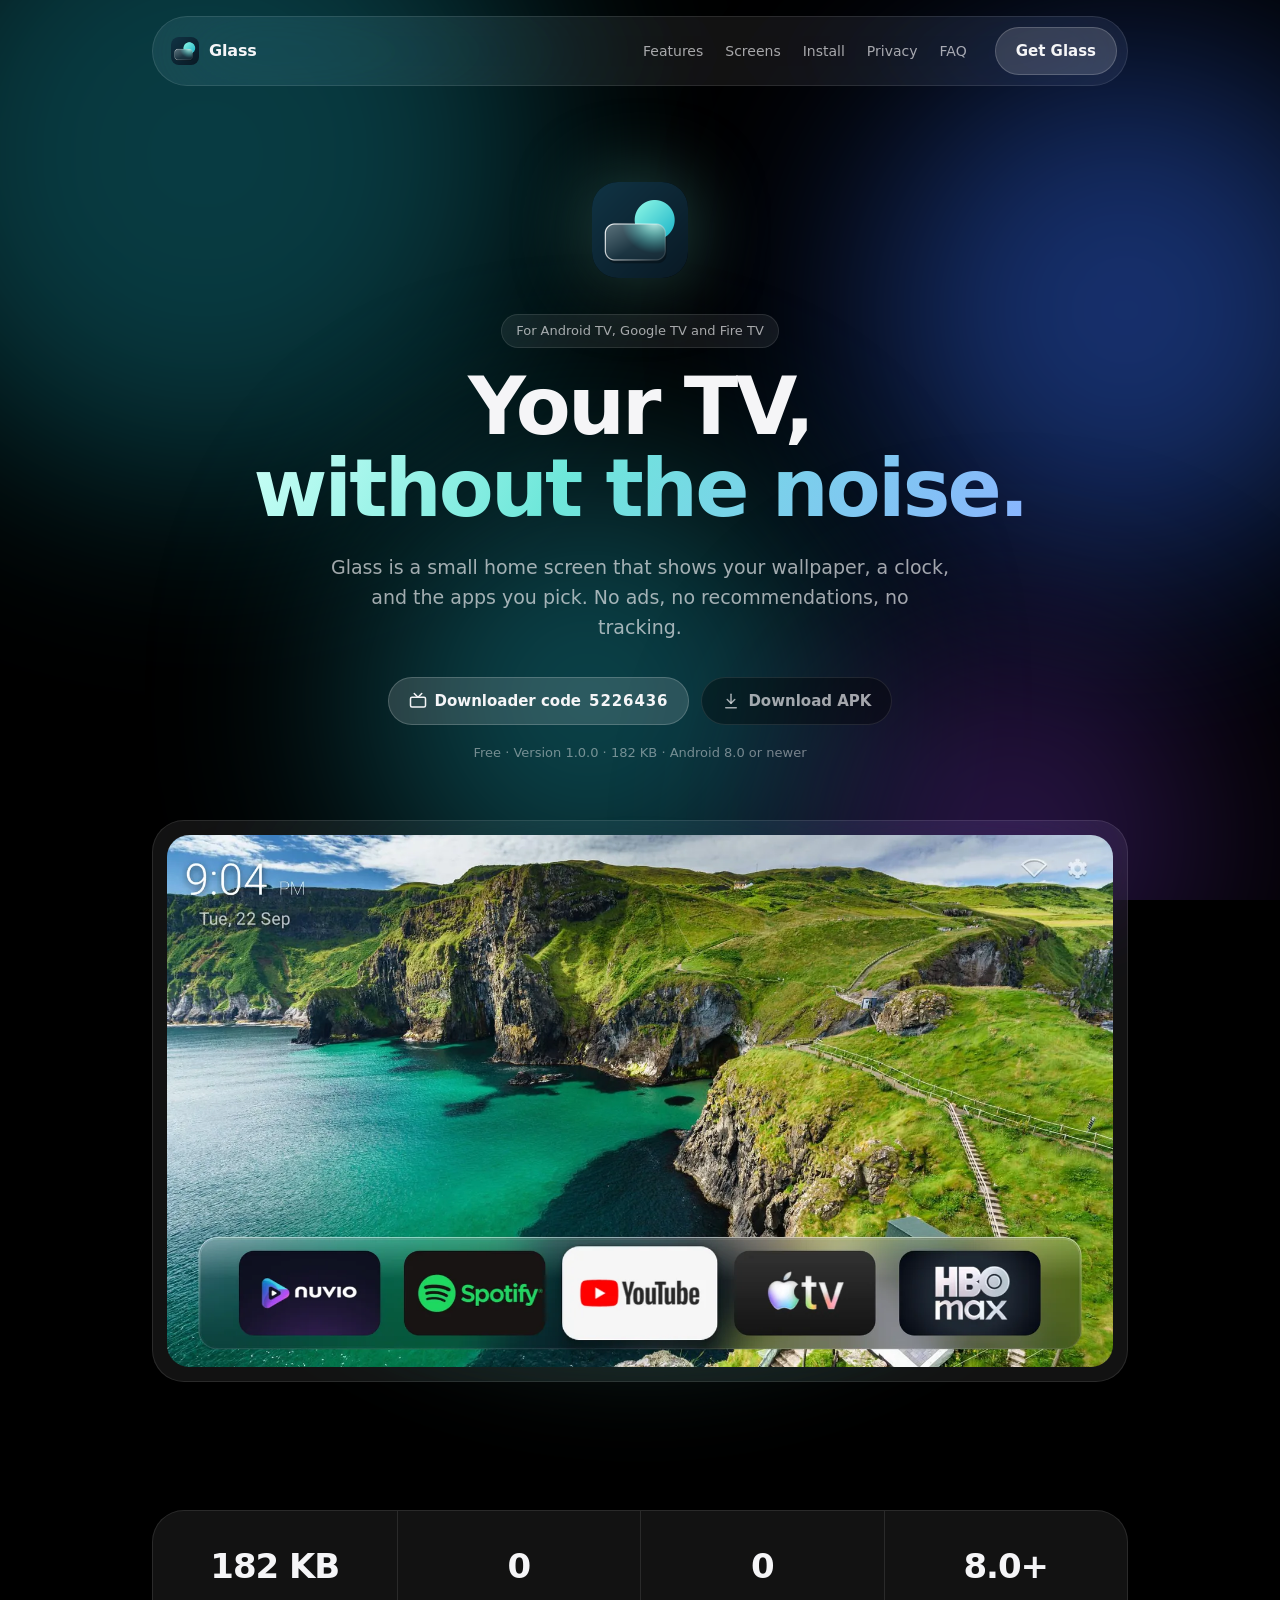
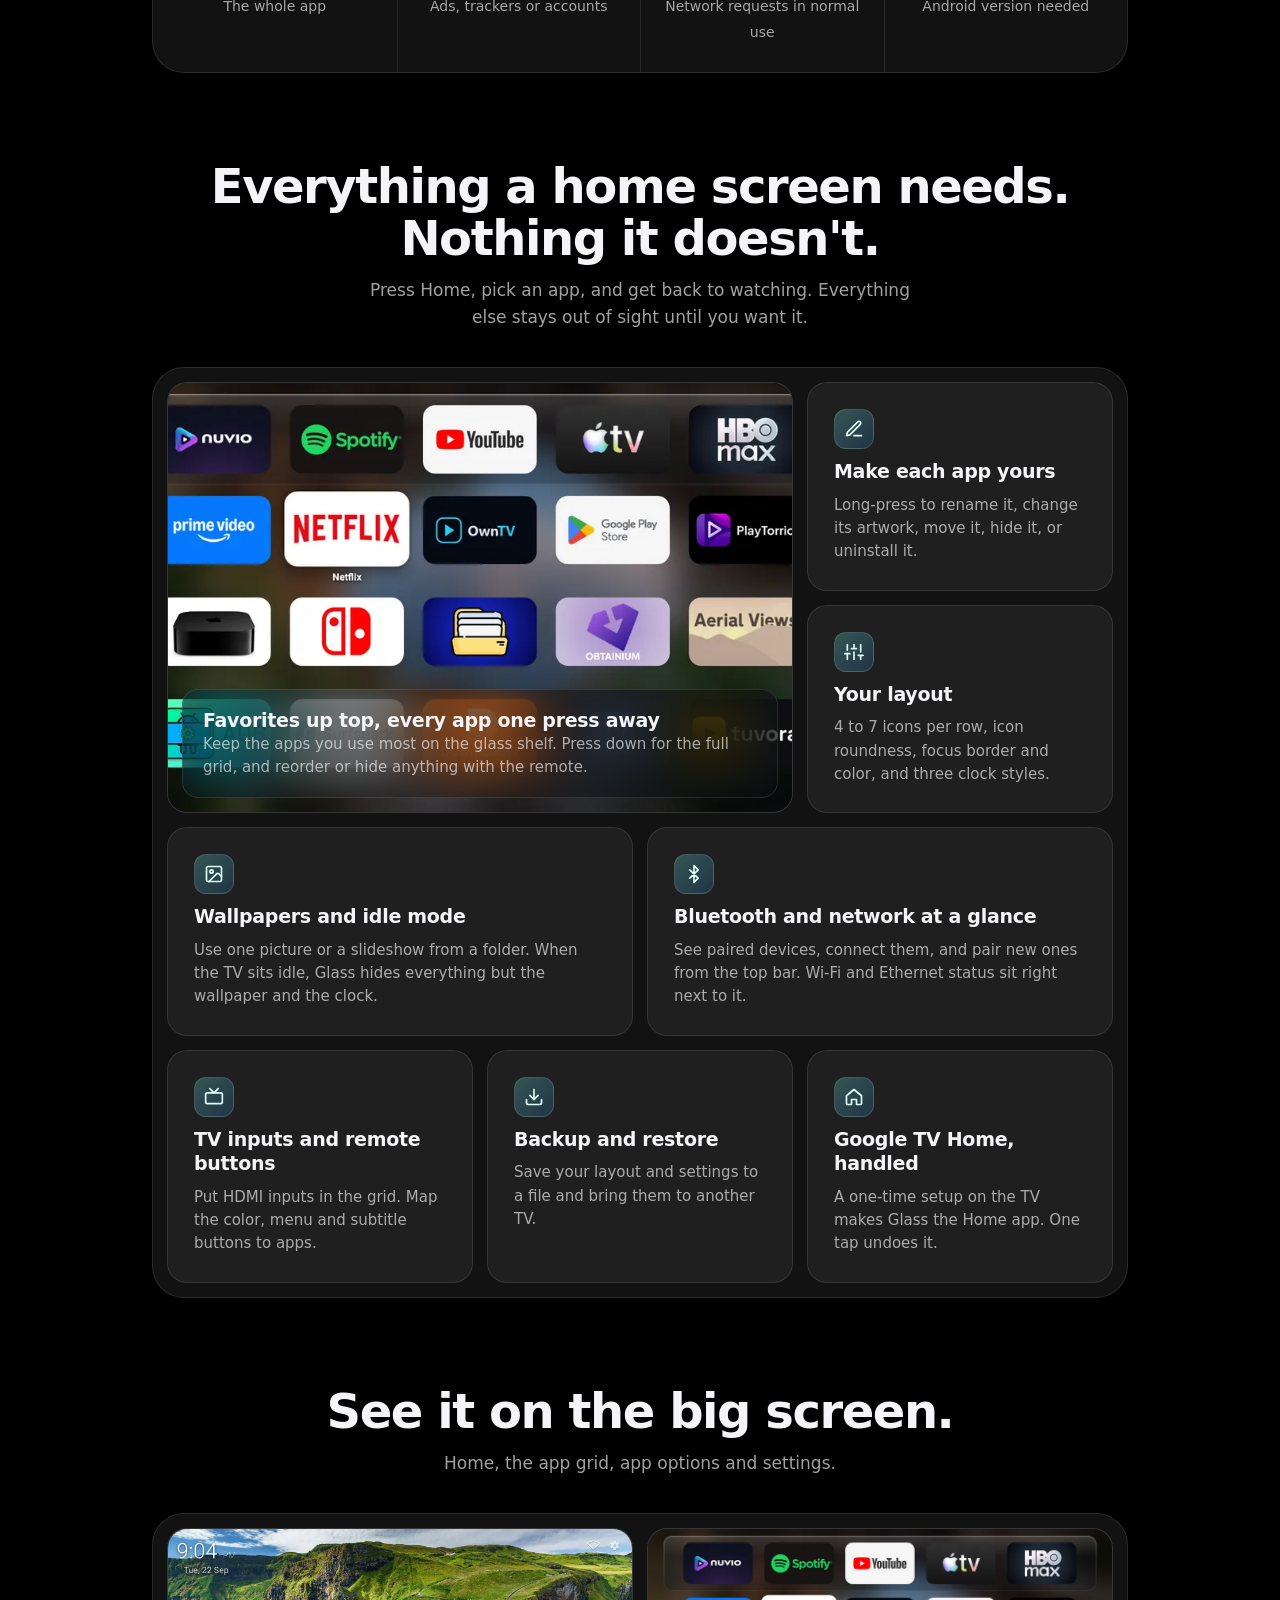
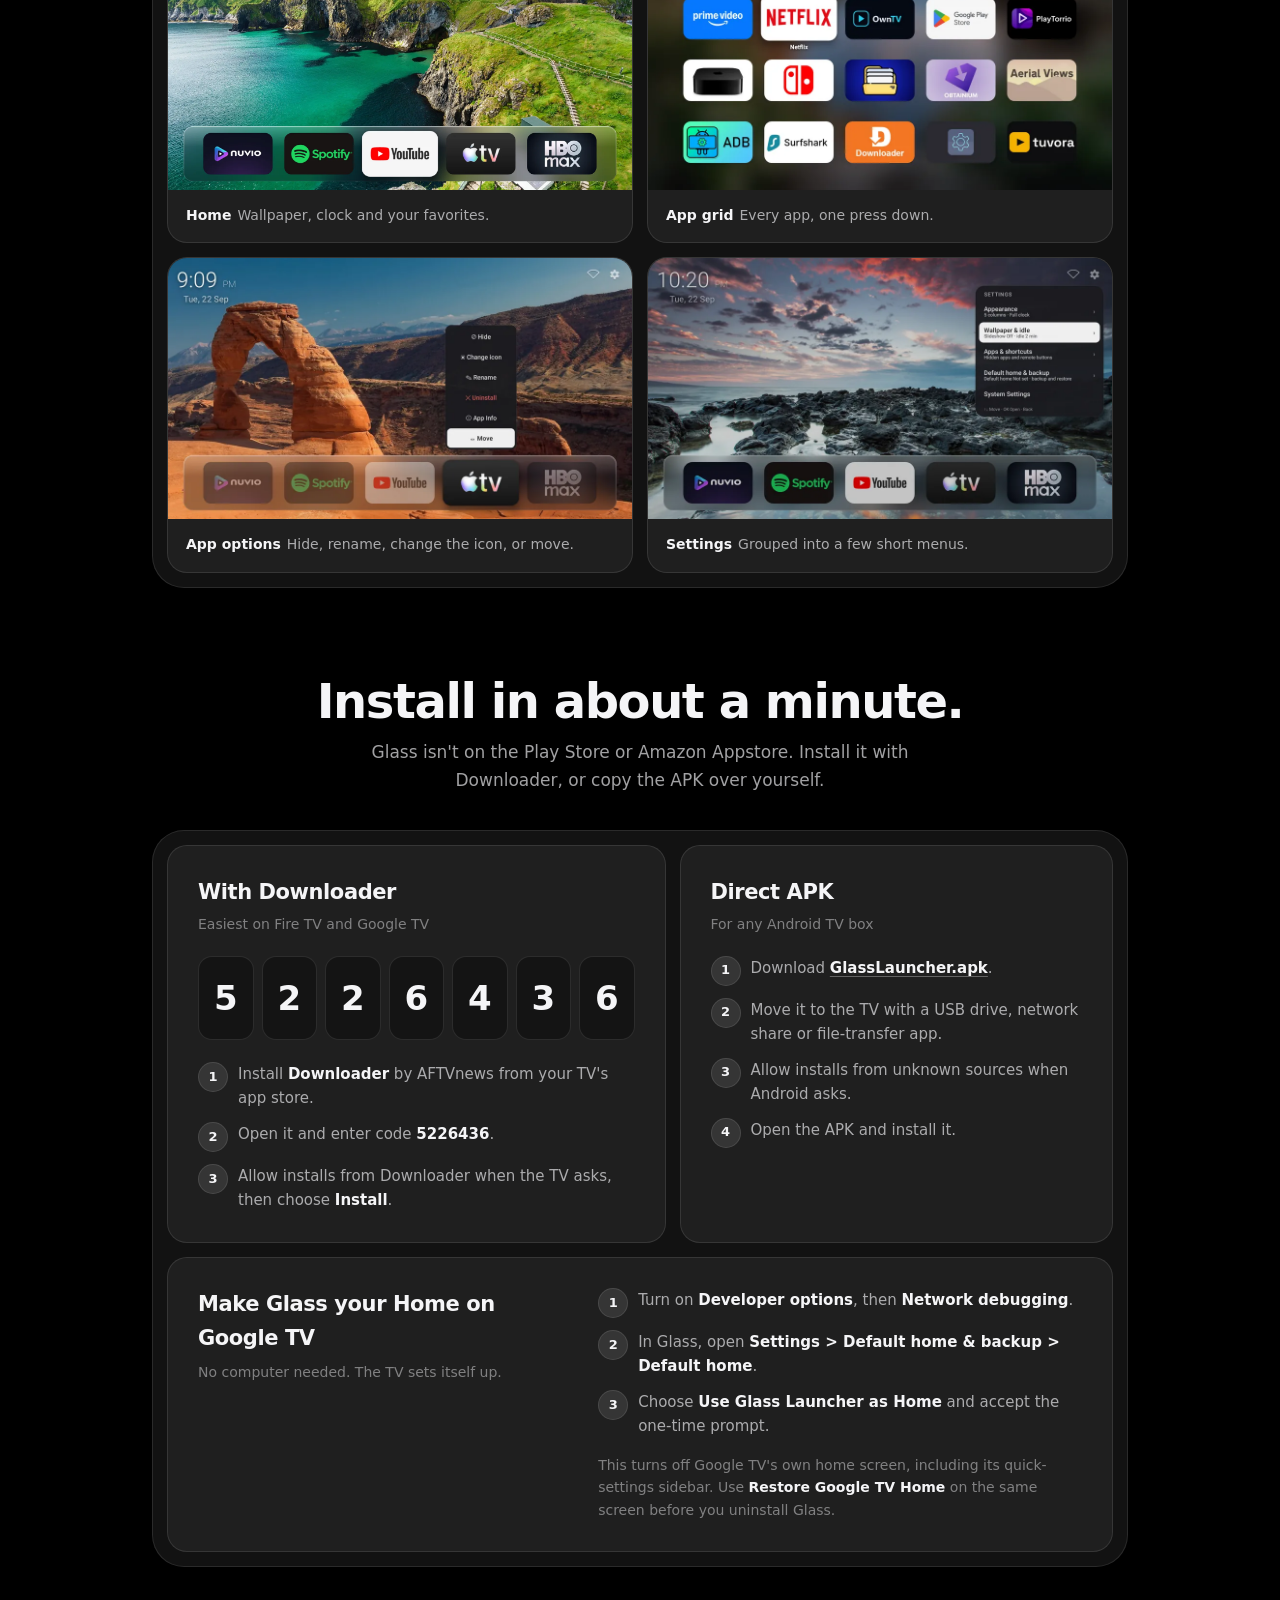
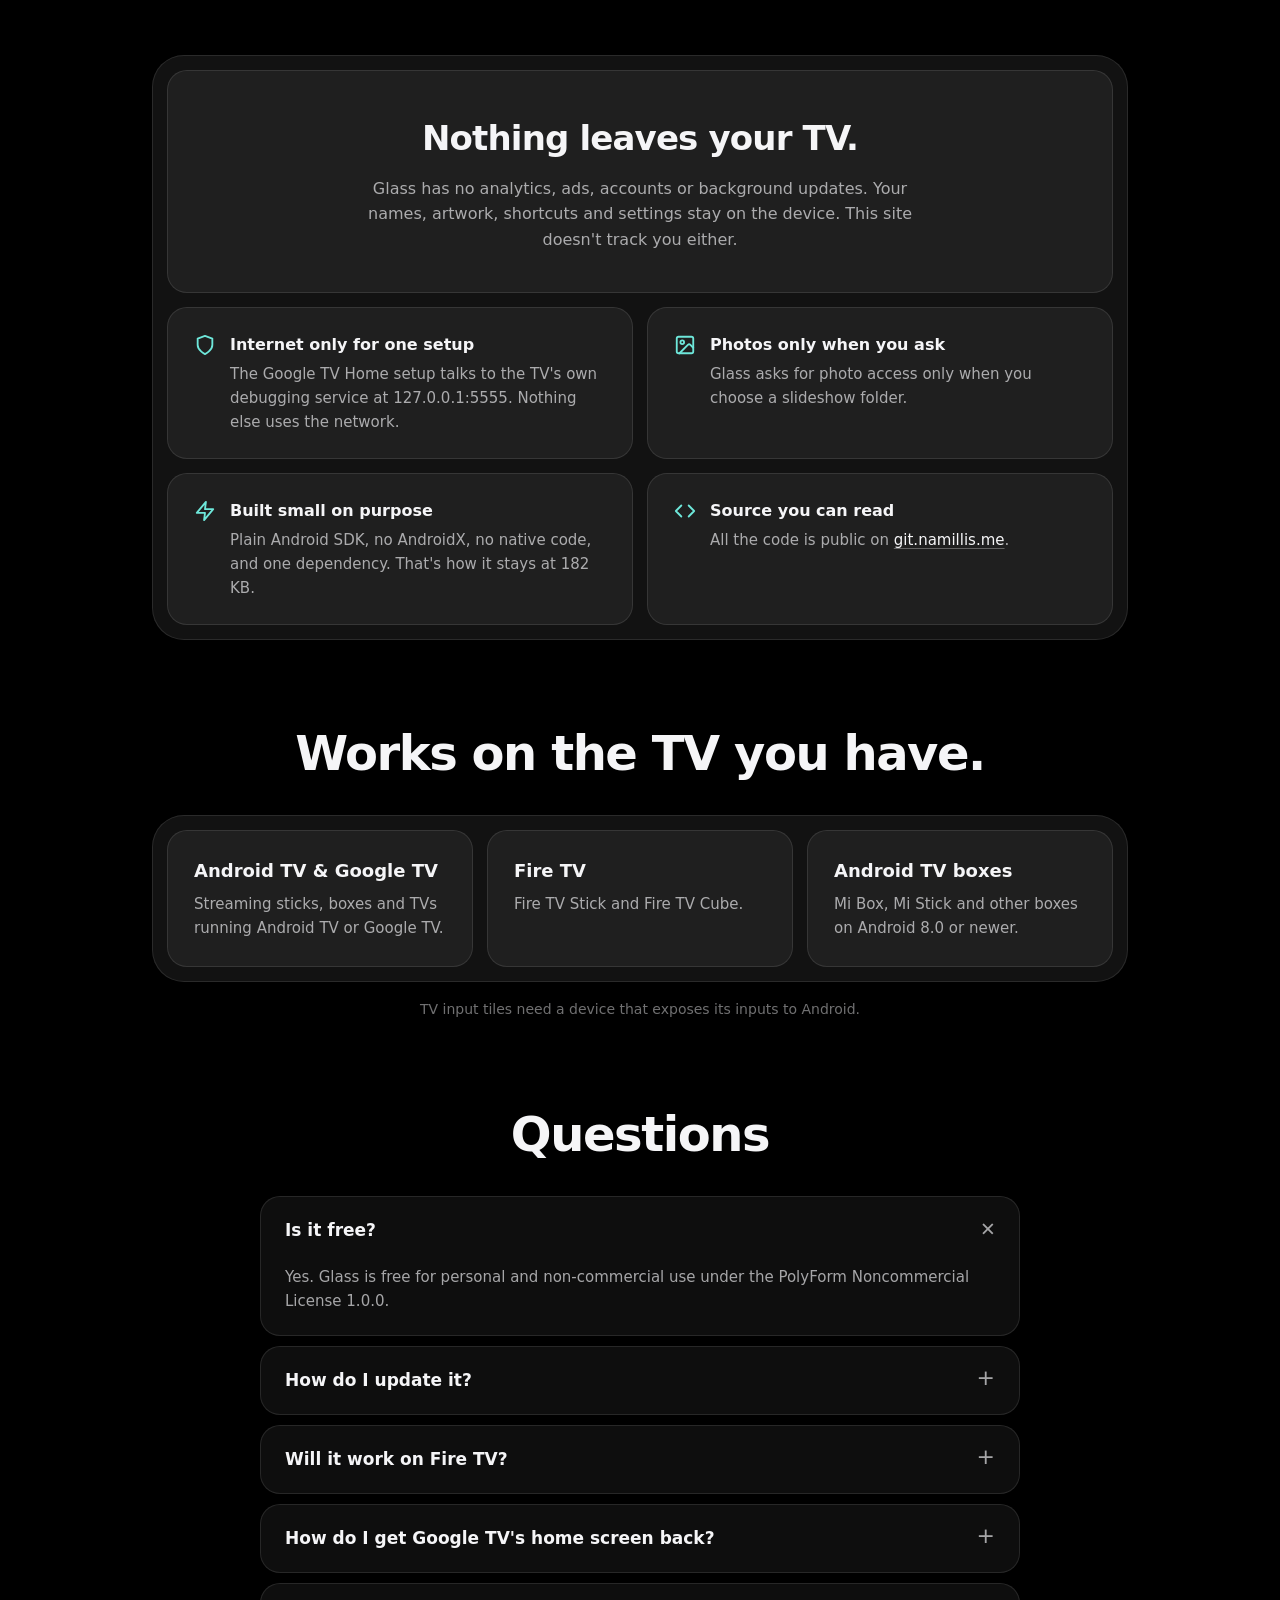
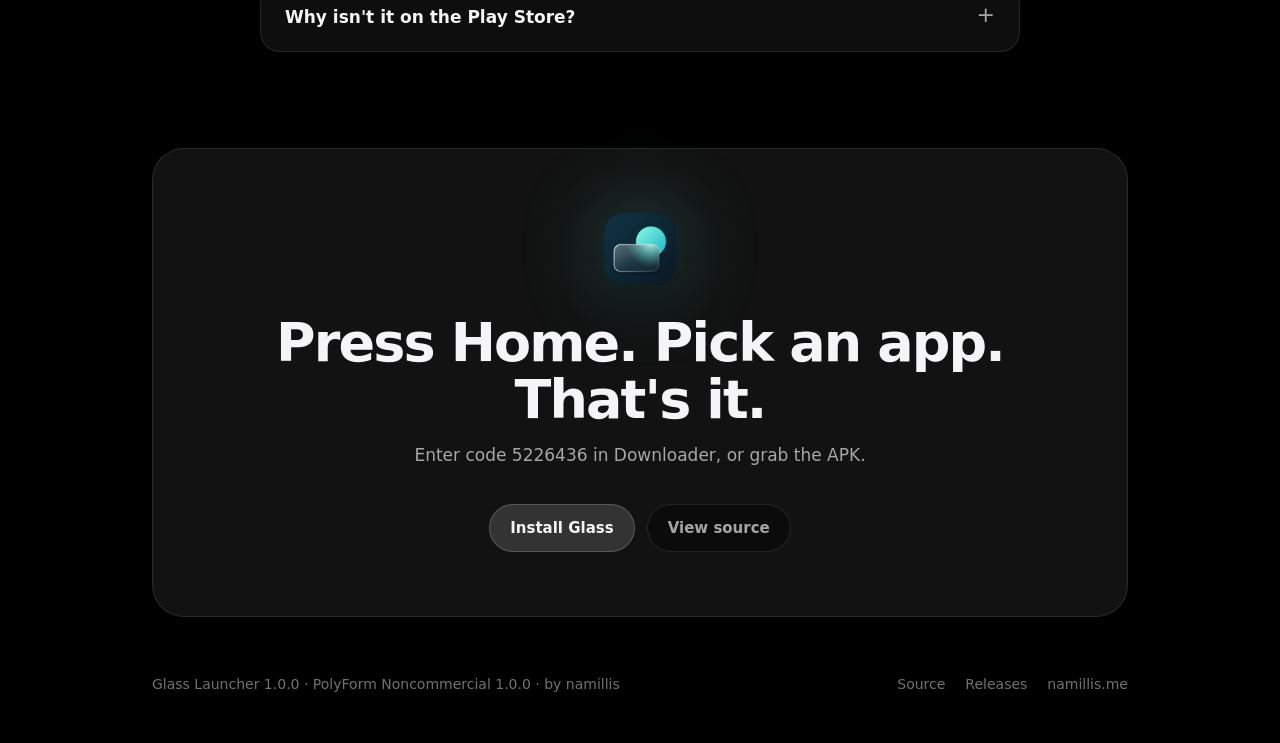
==== site/index.html @ 69a1bf8c "feat: Add the Glass website The site/ folder is the static site served at glass.namillis.me: one pag" ====
<!doctype html>
<html lang="en">
<head>
<meta charset="utf-8">
<meta name="viewport" content="width=device-width, initial-scale=1">
<title>Glass — a quiet home screen for your TV</title>
<meta name="description" content="Glass is a free, tiny home screen for Android TV, Google TV and Fire TV. Your wallpaper, a clock and the apps you pick. No ads, no recommendations, no tracking.">
<meta name="theme-color" content="#000000">
<link rel="canonical" href="https://glass.namillis.me/">
<link rel="icon" href="assets/favicon.svg" type="image/svg+xml">
<link rel="icon" href="assets/icon-96.png" sizes="96x96" type="image/png">
<link rel="apple-touch-icon" href="assets/apple-touch-icon.png">
<link rel="preload" href="assets/inter-latin.woff2" as="font" type="font/woff2" crossorigin>
<meta property="og:type" content="website">
<meta property="og:site_name" content="Glass Launcher">
<meta property="og:title" content="Glass — a quiet home screen for your TV">
<meta property="og:description" content="Your wallpaper, a clock and the apps you pick. No ads, no tracking. Downloader code 5226436.">
<meta property="og:url" content="https://glass.namillis.me/">
<meta property="og:image" content="https://glass.namillis.me/assets/og.png">
<meta property="og:image:width" content="1200">
<meta property="og:image:height" content="630">
<meta name="twitter:card" content="summary_large_image">
<link rel="stylesheet" href="assets/site.css">
</head>
<body>
<a class="skip" href="#main">Skip to content</a>
<div class="mesh" aria-hidden="true">
  <div class="mesh-blob b1"></div>
  <div class="mesh-blob b2 animation-delay-2000"></div>
  <div class="mesh-blob b3 animation-delay-4000"></div>
  <div class="mesh-blob b4 animation-delay-6000"></div>
</div>

<div class="wrap">
  <nav class="nav" aria-label="Main">
    <div class="bar platter">
      <a class="brand" href="#top"><img src="assets/icon-96.png" alt="" width="28" height="28">Glass</a>
      <ul class="links">
        <li><a href="#features">Features</a></li>
        <li><a href="#screens">Screens</a></li>
        <li><a href="#install">Install</a></li>
        <li><a href="#privacy">Privacy</a></li>
        <li><a href="#faq">FAQ</a></li>
      </ul>
      <a class="btn btn-glass" href="#install">Get Glass</a>
    </div>
  </nav>

  <main id="main">
    <header class="hero" id="top">
      <img class="hero-icon" src="assets/icon-192.png" alt="Glass app icon" width="96" height="96">
      <div><span class="eyebrow">For Android TV, Google TV and Fire TV</span></div>
      <h1>Your TV,<br><span class="soft">without the noise.</span></h1>
      <p class="lede">Glass is a small home screen that shows your wallpaper, a clock, and the apps you pick. No ads, no recommendations, no tracking.</p>
      <div class="cta">
        <a class="btn btn-glass" href="#install"><svg viewBox="0 0 24 24" fill="none" stroke="currentColor" stroke-width="2" stroke-linecap="round" stroke-linejoin="round" aria-hidden="true"><rect x="2" y="7" width="20" height="13" rx="2"/><path d="m17 2-5 5-5-5"/></svg>Downloader code <span class="num">5226436</span></a>
        <a class="btn btn-dark" href="https://git.namillis.me/namillis/GlassLauncherTV/releases/latest/download/GlassLauncher.apk"><svg viewBox="0 0 24 24" fill="none" stroke="currentColor" stroke-width="2" stroke-linecap="round" stroke-linejoin="round" aria-hidden="true"><path d="M12 3v12"/><path d="m7 10 5 5 5-5"/><path d="M5 21h14"/></svg>Download APK</a>
      </div>
      <p class="meta">Free · Version 1.0.0 · 182 KB · Android 8.0 or newer</p>
      <div class="tv-glow">
        <div class="tv platter">
          <picture>
            <source type="image/webp" srcset="assets/home-960.webp 960w, assets/home-1600.webp 1600w" sizes="(max-width: 1024px) 100vw, 980px">
            <img src="assets/home-1600.jpg" width="1600" height="900" fetchpriority="high" alt="Glass home screen: a clock over a coastal wallpaper, with five favorite apps on a glass shelf">
          </picture>
        </div>
      </div>
    </header>

    <section aria-label="At a glance">
      <ul class="stats platter">
        <li class="stat"><b>182 KB</b><span>The whole app</span></li>
        <li class="stat"><b>0</b><span>Ads, trackers or accounts</span></li>
        <li class="stat"><b>0</b><span>Network requests in normal use</span></li>
        <li class="stat"><b>8.0+</b><span>Android version needed</span></li>
      </ul>
    </section>

    <section id="features" aria-labelledby="features-h">
      <div class="sec-head"><h2 id="features-h">Everything a home screen needs.<br>Nothing it doesn't.</h2><p>Press Home, pick an app, and get back to watching. Everything else stays out of sight until you want it.</p></div>
      <div class="bento platter">
        <div class="tile card tile-shot s4 r2">
          <picture>
            <source type="image/webp" srcset="assets/app-grid-960.webp 960w, assets/app-grid-1600.webp 1600w" sizes="(max-width: 860px) 100vw, 640px">
            <img src="assets/app-grid-1600.jpg" width="1600" height="900" loading="lazy" alt="">
          </picture>
          <div class="cap"><h3>Favorites up top, every app one press away</h3><p>Keep the apps you use most on the glass shelf. Press down for the full grid, and reorder or hide anything with the remote.</p></div>
        </div>
        <div class="tile card s2"><div class="ic"><svg viewBox="0 0 24 24" fill="none" stroke-width="2" stroke-linecap="round" stroke-linejoin="round" aria-hidden="true"><path d="M12 20h9"/><path d="M16.5 3.5a2.1 2.1 0 0 1 3 3L7 19l-4 1 1-4Z"/></svg></div><h3>Make each app yours</h3><p>Long-press to rename it, change its artwork, move it, hide it, or uninstall it.</p></div>
        <div class="tile card s2"><div class="ic"><svg viewBox="0 0 24 24" fill="none" stroke-width="2" stroke-linecap="round" stroke-linejoin="round" aria-hidden="true"><path d="M4 21v-7M4 10V3M12 21v-9M12 8V3M20 21v-5M20 12V3M1 14h6M9 8h6M17 16h6"/></svg></div><h3>Your layout</h3><p>4 to 7 icons per row, icon roundness, focus border and color, and three clock styles.</p></div>
        <div class="tile card s3"><div class="ic"><svg viewBox="0 0 24 24" fill="none" stroke-width="2" stroke-linecap="round" stroke-linejoin="round" aria-hidden="true"><rect x="3" y="3" width="18" height="18" rx="2"/><circle cx="9" cy="9" r="2"/><path d="m21 15-3.1-3.1a2 2 0 0 0-2.8 0L6 21"/></svg></div><h3>Wallpapers and idle mode</h3><p>Use one picture or a slideshow from a folder. When the TV sits idle, Glass hides everything but the wallpaper and the clock.</p></div>
        <div class="tile card s3"><div class="ic"><svg viewBox="0 0 24 24" fill="none" stroke-width="2" stroke-linecap="round" stroke-linejoin="round" aria-hidden="true"><path d="m7 7 10 10-5 5V2l5 5L7 17"/></svg></div><h3>Bluetooth and network at a glance</h3><p>See paired devices, connect them, and pair new ones from the top bar. Wi-Fi and Ethernet status sit right next to it.</p></div>
        <div class="tile card s2"><div class="ic"><svg viewBox="0 0 24 24" fill="none" stroke-width="2" stroke-linecap="round" stroke-linejoin="round" aria-hidden="true"><rect x="2" y="7" width="20" height="13" rx="2"/><path d="m17 2-5 5-5-5"/></svg></div><h3>TV inputs and remote buttons</h3><p>Put HDMI inputs in the grid. Map the color, menu and subtitle buttons to apps.</p></div>
        <div class="tile card s2"><div class="ic"><svg viewBox="0 0 24 24" fill="none" stroke-width="2" stroke-linecap="round" stroke-linejoin="round" aria-hidden="true"><path d="M21 15v4a2 2 0 0 1-2 2H5a2 2 0 0 1-2-2v-4"/><path d="m7 10 5 5 5-5"/><path d="M12 15V3"/></svg></div><h3>Backup and restore</h3><p>Save your layout and settings to a file and bring them to another TV.</p></div>
        <div class="tile card s2"><div class="ic"><svg viewBox="0 0 24 24" fill="none" stroke-width="2" stroke-linecap="round" stroke-linejoin="round" aria-hidden="true"><path d="M3 10.5 12 3l9 7.5V20a1 1 0 0 1-1 1h-5v-6H9v6H4a1 1 0 0 1-1-1Z"/></svg></div><h3>Google TV Home, handled</h3><p>A one-time setup on the TV makes Glass the Home app. One tap undoes it.</p></div>
      </div>
    </section>

    <section id="screens" aria-labelledby="screens-h">
      <div class="sec-head"><h2 id="screens-h">See it on the big screen.</h2><p>Home, the app grid, app options and settings.</p></div>
      <div class="gallery platter">
        <figure class="shot card"><picture><source type="image/webp" srcset="assets/home-960.webp 960w, assets/home-1600.webp 1600w" sizes="(max-width: 860px) 100vw, 480px"><img src="assets/home-1600.jpg" width="1600" height="900" loading="lazy" alt="Home screen with a clock, wallpaper and five favorite apps"></picture><figcaption><b>Home</b>Wallpaper, clock and your favorites.</figcaption></figure>
        <figure class="shot card"><picture><source type="image/webp" srcset="assets/app-grid-960.webp 960w, assets/app-grid-1600.webp 1600w" sizes="(max-width: 860px) 100vw, 480px"><img src="assets/app-grid-1600.jpg" width="1600" height="900" loading="lazy" alt="App grid showing every installed app"></picture><figcaption><b>App grid</b>Every app, one press down.</figcaption></figure>
        <figure class="shot card"><picture><source type="image/webp" srcset="assets/app-options-960.webp 960w, assets/app-options-1600.webp 1600w" sizes="(max-width: 860px) 100vw, 480px"><img src="assets/app-options-1600.jpg" width="1600" height="900" loading="lazy" alt="App options menu with Hide, Change icon, Rename, Uninstall, App info and Move"></picture><figcaption><b>App options</b>Hide, rename, change the icon, or move.</figcaption></figure>
        <figure class="shot card"><picture><source type="image/webp" srcset="assets/settings-menu-960.webp 960w, assets/settings-menu-1600.webp 1600w" sizes="(max-width: 860px) 100vw, 480px"><img src="assets/settings-menu-1600.jpg" width="1600" height="900" loading="lazy" alt="Settings menu with Appearance, Wallpaper and idle, Apps and shortcuts, and Default home and backup"></picture><figcaption><b>Settings</b>Grouped into a few short menus.</figcaption></figure>
      </div>
    </section>

    <section id="install" aria-labelledby="install-h">
      <div class="sec-head"><h2 id="install-h">Install in about a minute.</h2><p>Glass isn't on the Play Store or Amazon Appstore. Install it with Downloader, or copy the APK over yourself.</p></div>
      <div class="install platter">
        <div class="step-card card">
          <h3>With Downloader</h3><p class="sub">Easiest on Fire TV and Google TV</p>
          <div class="bigcode" role="img" aria-label="Downloader code 5226436"><span>5</span><span>2</span><span>2</span><span>6</span><span>4</span><span>3</span><span>6</span></div>
          <ol class="steps">
            <li><span>Install <b>Downloader</b> by AFTVnews from your TV's app store.</span></li>
            <li><span>Open it and enter code <b>5226436</b>.</span></li>
            <li><span>Allow installs from Downloader when the TV asks, then choose <b>Install</b>.</span></li>
          </ol>
        </div>
        <div class="step-card card">
          <h3>Direct APK</h3><p class="sub">For any Android TV box</p>
          <ol class="steps">
            <li><span>Download <a href="https://git.namillis.me/namillis/GlassLauncherTV/releases/latest/download/GlassLauncher.apk"><b>GlassLauncher.apk</b></a>.</span></li>
            <li><span>Move it to the TV with a USB drive, network share or file-transfer app.</span></li>
            <li><span>Allow installs from unknown sources when Android asks.</span></li>
            <li><span>Open the APK and install it.</span></li>
          </ol>
        </div>
        <div class="step-card card gtv">
          <div><h3>Make Glass your Home on Google TV</h3><p class="sub" style="margin-top:6px">No computer needed. The TV sets itself up.</p></div>
          <div>
            <ol class="steps">
              <li><span>Turn on <b>Developer options</b>, then <b>Network debugging</b>.</span></li>
              <li><span>In Glass, open <b>Settings &gt; Default home &amp; backup &gt; Default home</b>.</span></li>
              <li><span>Choose <b>Use Glass Launcher as Home</b> and accept the one-time prompt.</span></li>
            </ol>
            <p class="fine">This turns off Google TV's own home screen, including its quick-settings sidebar. Use <b>Restore Google TV Home</b> on the same screen before you uninstall Glass.</p>
          </div>
        </div>
      </div>
    </section>

    <section id="privacy" aria-labelledby="privacy-h">
      <div class="privacy platter">
        <div class="lead card"><h2 id="privacy-h">Nothing leaves your TV.</h2><p>Glass has no analytics, ads, accounts or background updates. Your names, artwork, shortcuts and settings stay on the device. This site doesn't track you either.</p></div>
        <div class="priv card"><svg viewBox="0 0 24 24" fill="none" stroke-width="2" stroke-linecap="round" stroke-linejoin="round" aria-hidden="true"><path d="M12 22s8-4 8-10V5l-8-3-8 3v7c0 6 8 10 8 10Z"/></svg><div><h3>Internet only for one setup</h3><p>The Google TV Home setup talks to the TV's own debugging service at 127.0.0.1:5555. Nothing else uses the network.</p></div></div>
        <div class="priv card"><svg viewBox="0 0 24 24" fill="none" stroke-width="2" stroke-linecap="round" stroke-linejoin="round" aria-hidden="true"><rect x="3" y="3" width="18" height="18" rx="2"/><circle cx="9" cy="9" r="2"/><path d="m21 15-3.1-3.1a2 2 0 0 0-2.8 0L6 21"/></svg><div><h3>Photos only when you ask</h3><p>Glass asks for photo access only when you choose a slideshow folder.</p></div></div>
        <div class="priv card"><svg viewBox="0 0 24 24" fill="none" stroke-width="2" stroke-linecap="round" stroke-linejoin="round" aria-hidden="true"><path d="M13 2 3 14h9l-1 8 10-12h-9l1-8Z"/></svg><div><h3>Built small on purpose</h3><p>Plain Android SDK, no AndroidX, no native code, and one dependency. That's how it stays at 182 KB.</p></div></div>
        <div class="priv card"><svg viewBox="0 0 24 24" fill="none" stroke-width="2" stroke-linecap="round" stroke-linejoin="round" aria-hidden="true"><path d="m16 18 6-6-6-6"/><path d="m8 6-6 6 6 6"/></svg><div><h3>Source you can read</h3><p>All the code is public on <a href="https://git.namillis.me/namillis/GlassLauncherTV">git.namillis.me</a>.</p></div></div>
      </div>
    </section>

    <section id="devices" aria-labelledby="devices-h">
      <div class="sec-head"><h2 id="devices-h">Works on the TV you have.</h2></div>
      <ul class="devices platter">
        <li class="device card"><h3>Android TV &amp; Google TV</h3><p>Streaming sticks, boxes and TVs running Android TV or Google TV.</p></li>
        <li class="device card"><h3>Fire TV</h3><p>Fire TV Stick and Fire TV Cube.</p></li>
        <li class="device card"><h3>Android TV boxes</h3><p>Mi Box, Mi Stick and other boxes on Android 8.0 or newer.</p></li>
      </ul>
      <p class="note">TV input tiles need a device that exposes its inputs to Android.</p>
    </section>

    <section id="faq" aria-labelledby="faq-h">
      <div class="sec-head"><h2 id="faq-h">Questions</h2></div>
      <div class="faq">
        <details class="card" open><summary>Is it free?</summary><p>Yes. Glass is free for personal and non-commercial use under the PolyForm Noncommercial License 1.0.0.</p></details>
        <details class="card"><summary>How do I update it?</summary><p>Enter the same Downloader code again. New versions install over the old one and keep your settings. Glass has no background update service, so it never updates on its own.</p></details>
        <details class="card"><summary>Will it work on Fire TV?</summary><p>Yes, on Fire TV Stick and Cube. The built-in Home setup is for Google TV. Other devices use their own way of choosing a launcher.</p></details>
        <details class="card"><summary>How do I get Google TV's home screen back?</summary><p>Open Settings &gt; Default home &amp; backup in Glass and choose Restore Google TV Home. If Glass is already gone, connect with ADB and run:</p><pre>adb shell pm enable --user 0 com.google.android.apps.tv.launcherx
adb shell pm enable --user 0 com.google.android.tungsten.setupwraith</pre></details>
        <details class="card"><summary>Why isn't it on the Play Store?</summary><p>Glass is sideload-only. Downloader code 5226436 always points at the latest release.</p></details>
      </div>
    </section>

    <div class="final platter">
      <img class="hero-icon" src="assets/icon-192.png" alt="" width="72" height="72" loading="lazy">
      <h2>Press Home. Pick an app.<br>That's it.</h2>
      <p>Enter code 5226436 in Downloader, or grab the APK.</p>
      <div class="cta"><a class="btn btn-glass" href="#install">Install Glass</a><a class="btn btn-dark" href="https://git.namillis.me/namillis/GlassLauncherTV">View source</a></div>
    </div>
  </main>

  <footer class="foot">
    <span>Glass Launcher 1.0.0 · PolyForm Noncommercial 1.0.0 · by namillis</span>
    <ul>
      <li><a href="https://git.namillis.me/namillis/GlassLauncherTV">Source</a></li>
      <li><a href="https://git.namillis.me/namillis/GlassLauncherTV/releases">Releases</a></li>
      <li><a href="https://namillis.me">namillis.me</a></li>
    </ul>
  </footer>
</div>
</body>
</html>
---- site/assets/site.css ----
@font-face {
  font-family: "Inter";
  font-style: normal;
  font-weight: 400 700;
  font-display: swap;
  src: url("inter-latin.woff2") format("woff2");
  unicode-range: U+0000-00FF, U+0131, U+0152-0153, U+02BB-02BC, U+02C6, U+02DA, U+02DC, U+0304, U+0308, U+0329, U+2000-206F, U+20AC, U+2122, U+2191, U+2193, U+2212, U+2215, U+FEFF, U+FFFD;
}

:root {
  --bg: #000;
  --fg: #f5f5f7;
  --dim: rgba(245, 245, 247, .66);
  --faint: rgba(245, 245, 247, .46);
  --glass: rgba(255, 255, 255, .07);
  --line: rgba(255, 255, 255, .10);
  --sea: #6ee7da;
  --r-outer: 32px;
  --r-inner: 20px;
  color-scheme: dark;
}

* { box-sizing: border-box; margin: 0; }
html { scroll-behavior: smooth; scroll-padding-top: 96px; }
body { background: var(--bg); color: var(--fg); font: 400 16px/1.6 Inter, system-ui, -apple-system, "Segoe UI", sans-serif; -webkit-font-smoothing: antialiased; overflow-x: hidden; }
a { color: inherit; text-decoration: none; }
img { max-width: 100%; }
:focus-visible { outline: 2px solid var(--sea); outline-offset: 3px; border-radius: 10px; }
.skip { position: absolute; left: 16px; top: -60px; z-index: 100; padding: 10px 16px; border-radius: 999px; background: var(--fg); color: #000; font-weight: 600; }
.skip:focus { top: 16px; }
.sr { position: absolute; width: 1px; height: 1px; overflow: hidden; clip: rect(0 0 0 0); white-space: nowrap; }

.mesh { position: fixed; inset: 0; z-index: -1; overflow: hidden; background: #000; }
.mesh-blob { position: absolute; border-radius: 50%; filter: blur(110px); opacity: .55; animation: drift 26s ease-in-out infinite; will-change: transform; }
.b1 { width: 52vw; height: 52vw; left: -10vw; top: -14vw; background: #0f6c78; }
.b2 { width: 40vw; height: 40vw; right: -8vw; top: 6vh; background: #2a59c9; }
.b3 { width: 36vw; height: 36vw; left: 28vw; top: 52vh; background: #1fb6c9; opacity: .38; }
.b4 { width: 30vw; height: 30vw; right: 6vw; bottom: -10vw; background: #7a3fd1; opacity: .35; }
.animation-delay-2000 { animation-delay: -6s; }
.animation-delay-4000 { animation-delay: -13s; }
.animation-delay-6000 { animation-delay: -19s; }
@keyframes drift {
  0%, 100% { transform: translate(0, 0) rotate(0) scale(1); }
  33% { transform: translate(4vw, 3vh) rotate(60deg) scale(1.08); }
  66% { transform: translate(-3vw, 5vh) rotate(-40deg) scale(.95); }
}

.wrap { max-width: 1024px; margin: 0 auto; padding: 0 24px; }
.platter { background: var(--glass); border: 1px solid var(--line); border-radius: var(--r-outer); -webkit-backdrop-filter: blur(50px) saturate(180%); backdrop-filter: blur(50px) saturate(180%); }
.card { background: rgba(255, 255, 255, .055); border: 1px solid var(--line); border-radius: var(--r-inner); }

.nav { position: sticky; top: 16px; z-index: 10; margin-top: 16px; }
.nav .bar { display: flex; align-items: center; gap: 28px; padding: 10px 10px 10px 18px; border-radius: 999px; }
.brand { display: flex; align-items: center; gap: 10px; font-weight: 600; letter-spacing: -.01em; }
.brand img { width: 28px; height: 28px; border-radius: 8px; }
.nav .links { display: flex; gap: 22px; margin-left: auto; font-size: 14px; color: var(--dim); list-style: none; padding: 0; }
.nav .links a:hover { color: var(--fg); }

.btn { display: inline-flex; align-items: center; gap: 8px; padding: 11px 20px; border-radius: 999px; font-weight: 600; font-size: 15px; transition: background .5s, border-color .5s, color .5s; }
.btn svg { width: 18px; height: 18px; flex: none; }
.btn-glass { background: rgba(255, 255, 255, .14); border: 1px solid rgba(255, 255, 255, .18); }
.btn-glass:hover { background: rgba(255, 255, 255, .22); }
.btn-dark { background: rgba(0, 0, 0, .35); border: 1px solid var(--line); color: var(--dim); }
.btn-dark:hover { color: var(--fg); border-color: rgba(255, 255, 255, .22); }

.hero { text-align: center; padding: 96px 0 40px; }
.hero-icon { width: 96px; height: 96px; border-radius: 26px; box-shadow: 0 0 80px rgba(110, 231, 218, .35), 0 18px 40px rgba(0, 0, 0, .6); }
.eyebrow { display: inline-block; margin: 28px 0 18px; padding: 6px 14px; border-radius: 999px; font-size: 13px; color: var(--dim); background: var(--glass); border: 1px solid var(--line); }
h1 { font-size: clamp(44px, 7vw, 80px); line-height: 1.02; font-weight: 600; letter-spacing: -.035em; }
.soft { background: linear-gradient(120deg, #c9fff6 0%, var(--sea) 40%, #8ab4ff 100%); -webkit-background-clip: text; background-clip: text; color: transparent; }
.lede { max-width: 620px; margin: 22px auto 0; font-size: 19px; color: var(--dim); }
.cta { display: flex; gap: 12px; justify-content: center; flex-wrap: wrap; margin-top: 34px; }
.num { font-variant-numeric: tabular-nums; letter-spacing: .06em; }
.meta { margin-top: 18px; font-size: 13px; color: var(--faint); }

.tv-glow { position: relative; }
.tv-glow::before { content: ""; position: absolute; inset: 8% 6% -6%; background: radial-gradient(closest-side, rgba(110, 231, 218, .35), transparent); filter: blur(40px); z-index: -1; }
.tv { margin: 56px auto 0; padding: 14px; max-width: 980px; }
.tv img { display: block; width: 100%; height: auto; border-radius: 22px; aspect-ratio: 16 / 9; object-fit: cover; }

section { padding: 88px 0 0; }
.sec-head { text-align: center; margin-bottom: 36px; }
.sec-head h2 { font-size: clamp(32px, 4.5vw, 48px); font-weight: 600; letter-spacing: -.03em; line-height: 1.08; }
.sec-head p { color: var(--dim); max-width: 560px; margin: 12px auto 0; font-size: 17px; }

.stats { display: grid; grid-template-columns: repeat(4, 1fr); overflow: hidden; list-style: none; padding: 0; }
.stat { padding: 28px 24px; text-align: center; }
.stat + .stat { border-left: 1px solid var(--line); }
.stat b { display: block; font-size: 34px; font-weight: 600; letter-spacing: -.03em; }
.stat span { font-size: 14px; color: var(--dim); }

.bento { display: grid; grid-template-columns: repeat(6, 1fr); grid-auto-rows: minmax(180px, auto); gap: 14px; padding: 14px; }
.tile { padding: 26px; display: flex; flex-direction: column; gap: 10px; transition: background .5s; }
.tile:hover { background: rgba(255, 255, 255, .09); }
.tile h3 { font-size: 19px; font-weight: 600; letter-spacing: -.015em; line-height: 1.3; }
.tile p { color: var(--dim); font-size: 15px; line-height: 1.55; }
.ic { width: 40px; height: 40px; border-radius: 12px; display: grid; place-items: center; background: linear-gradient(135deg, rgba(110, 231, 218, .28), rgba(41, 151, 255, .18)); border: 1px solid rgba(255, 255, 255, .14); }
.ic svg { width: 20px; height: 20px; stroke: #dffcf7; }
.s2 { grid-column: span 2; }
.s3 { grid-column: span 3; }
.s4 { grid-column: span 4; }
.r2 { grid-row: span 2; }
.tile-shot { padding: 0; overflow: hidden; justify-content: flex-end; position: relative; }
.tile-shot picture, .tile-shot img { position: absolute; inset: 0; width: 100%; height: 100%; object-fit: cover; }
.tile-shot .cap { position: relative; margin: 14px; padding: 18px 20px; border-radius: 16px; background: rgba(10, 14, 18, .5); border: 1px solid var(--line); -webkit-backdrop-filter: blur(30px) saturate(160%); backdrop-filter: blur(30px) saturate(160%); }

.gallery { display: grid; grid-template-columns: 1fr 1fr; gap: 14px; padding: 14px; }
.shot { overflow: hidden; }
.shot img { display: block; width: 100%; height: auto; aspect-ratio: 16 / 9; object-fit: cover; }
.shot figcaption { padding: 14px 18px 16px; font-size: 14px; color: var(--dim); }
.shot figcaption b { color: var(--fg); font-weight: 600; margin-right: 6px; }

.install { display: grid; grid-template-columns: 1.15fr 1fr; gap: 14px; padding: 14px; }
.step-card { padding: 30px; }
.step-card h3 { font-size: 21px; font-weight: 600; letter-spacing: -.02em; margin-bottom: 4px; }
.sub { color: var(--faint); font-size: 14px; margin-bottom: 20px; }
.bigcode { display: flex; gap: 8px; margin: 6px 0 22px; }
.bigcode span { flex: 1; text-align: center; padding: 14px 0; font-size: 34px; font-weight: 600; border-radius: 14px; background: rgba(0, 0, 0, .35); border: 1px solid var(--line); font-variant-numeric: tabular-nums; }
ol.steps { list-style: none; padding: 0; counter-reset: s; display: grid; gap: 12px; }
ol.steps li { counter-increment: s; display: grid; grid-template-columns: 28px 1fr; gap: 12px; color: var(--dim); font-size: 15px; }
ol.steps li::before { content: counter(s); width: 28px; height: 28px; border-radius: 50%; display: grid; place-items: center; font-size: 13px; font-weight: 600; color: var(--fg); background: rgba(255, 255, 255, .1); border: 1px solid var(--line); }
ol.steps b, .fine b { color: var(--fg); font-weight: 600; }
ol.steps a { text-decoration: underline; text-decoration-color: rgba(255, 255, 255, .3); text-underline-offset: 3px; }
.gtv { grid-column: 1 / -1; display: grid; grid-template-columns: 1fr 1.3fr; gap: 28px; align-items: start; }
.fine { color: var(--faint); font-size: 14px; margin-top: 16px; }
pre { margin-top: 14px; padding: 14px 16px; border-radius: 14px; background: rgba(0, 0, 0, .45); border: 1px solid var(--line); overflow-x: auto; font: 500 13px/1.7 ui-monospace, SFMono-Regular, Menlo, Consolas, monospace; color: var(--dim); }

.privacy { display: grid; grid-template-columns: 1fr 1fr; gap: 14px; padding: 14px; }
.privacy .lead { grid-column: 1 / -1; padding: 40px; text-align: center; }
.privacy .lead h2 { font-size: clamp(28px, 3.6vw, 34px); font-weight: 600; letter-spacing: -.025em; }
.privacy .lead p { color: var(--dim); max-width: 560px; margin: 10px auto 0; }
.priv { padding: 24px 26px; display: grid; grid-template-columns: 22px 1fr; gap: 14px; }
.priv svg { width: 22px; height: 22px; stroke: var(--sea); margin-top: 2px; }
.priv h3 { font-size: 16px; font-weight: 600; margin-bottom: 4px; }
.priv p { color: var(--dim); font-size: 15px; }
.priv a { color: var(--fg); text-decoration: underline; text-decoration-color: rgba(255, 255, 255, .3); text-underline-offset: 3px; }

.devices { display: grid; grid-template-columns: repeat(3, 1fr); gap: 14px; padding: 14px; list-style: none; }
.device { padding: 26px; }
.device h3 { font-size: 18px; font-weight: 600; margin-bottom: 6px; }
.device p { color: var(--dim); font-size: 15px; }
.note { text-align: center; color: var(--faint); font-size: 14px; margin-top: 16px; }

.faq { display: grid; gap: 10px; max-width: 760px; margin: 0 auto; }
summary { list-style: none; cursor: pointer; padding: 20px 24px; display: flex; justify-content: space-between; gap: 16px; font-weight: 600; font-size: 17px; }
summary::-webkit-details-marker { display: none; }
summary::after { content: "+"; color: var(--dim); font-weight: 400; font-size: 22px; line-height: 1; transition: transform .5s; }
details[open] summary::after { transform: rotate(45deg); }
details > p, details > pre { margin: 0 24px 22px; }
details > p { color: var(--dim); font-size: 15px; }
details > pre { margin-top: -8px; }

.final { margin: 96px 0 0; padding: 64px 32px; text-align: center; }
.final .hero-icon { width: 72px; height: 72px; border-radius: 20px; }
.final h2 { margin-top: 22px; font-size: clamp(34px, 5vw, 54px); font-weight: 600; letter-spacing: -.035em; line-height: 1.05; }
.final p { color: var(--dim); margin: 14px auto 0; max-width: 520px; font-size: 17px; }

.foot { padding: 56px 0 48px; display: flex; gap: 24px; justify-content: space-between; align-items: center; color: var(--faint); font-size: 14px; flex-wrap: wrap; }
.foot ul { display: flex; gap: 20px; list-style: none; padding: 0; }
.foot a:hover { color: var(--fg); }

@media (max-width: 860px) {
  .nav .links { display: none; }
  .nav .bar { justify-content: space-between; }
  .hero { padding-top: 64px; }
  .stats { grid-template-columns: 1fr 1fr; }
  .stat:nth-child(3) { border-left: 0; }
  .stat:nth-child(n+3) { border-top: 1px solid var(--line); }
  .bento { grid-template-columns: 1fr 1fr; }
  .s2, .s3, .s4 { grid-column: span 2; }
  .r2 { grid-row: span 1; min-height: 320px; }
  .gallery, .install, .privacy, .devices, .gtv { grid-template-columns: 1fr; }
  .bigcode span { font-size: 26px; padding: 12px 0; }
}
@media (max-width: 520px) {
  .wrap { padding: 0 14px; }
  .platter { border-radius: 26px; }
  .bento, .gallery, .install, .privacy, .devices { padding: 10px; gap: 10px; }
  .step-card, .tile, .priv, .device { padding: 22px; }
  .bigcode { gap: 5px; }
  .bigcode span { font-size: 22px; border-radius: 10px; }
  .privacy .lead, .final { padding: 40px 22px; }
}
@media (prefers-reduced-motion: reduce) {
  .mesh-blob { animation: none; }
  html { scroll-behavior: auto; }
  * { transition: none !important; }
}
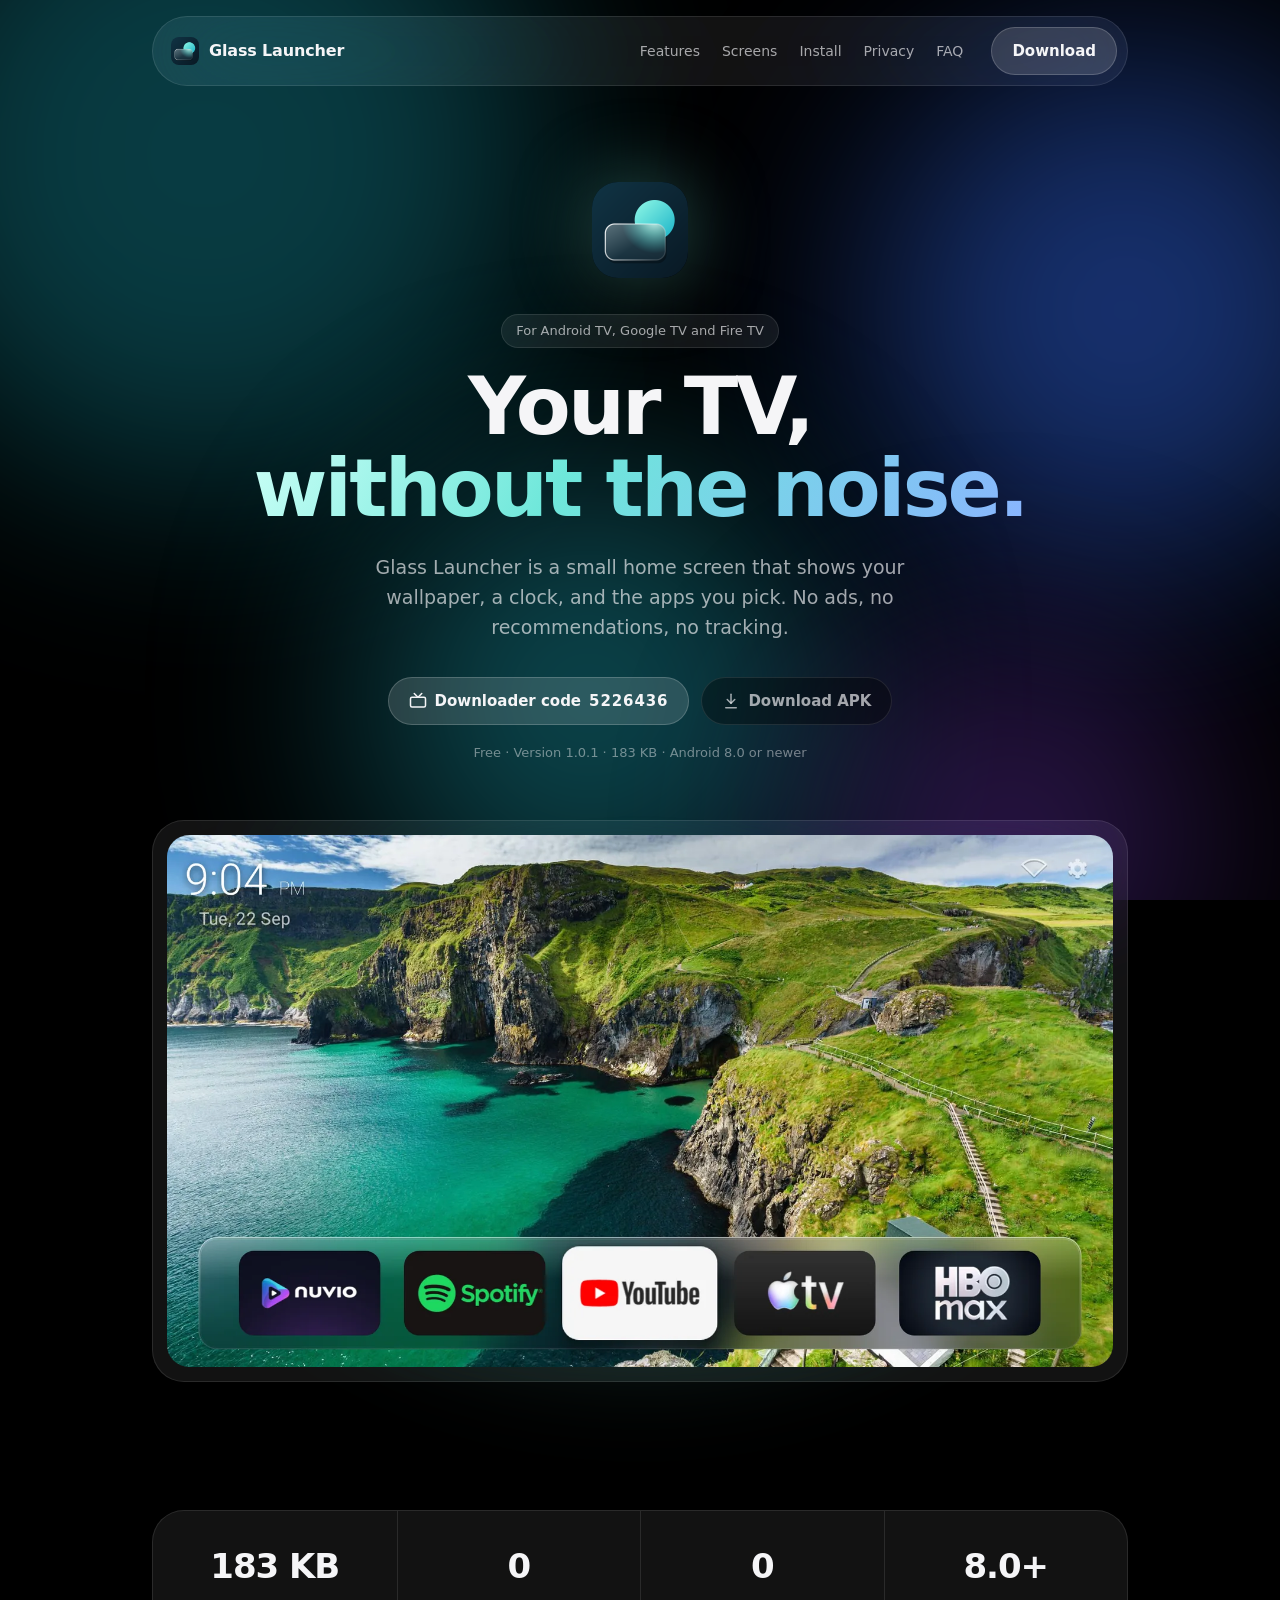
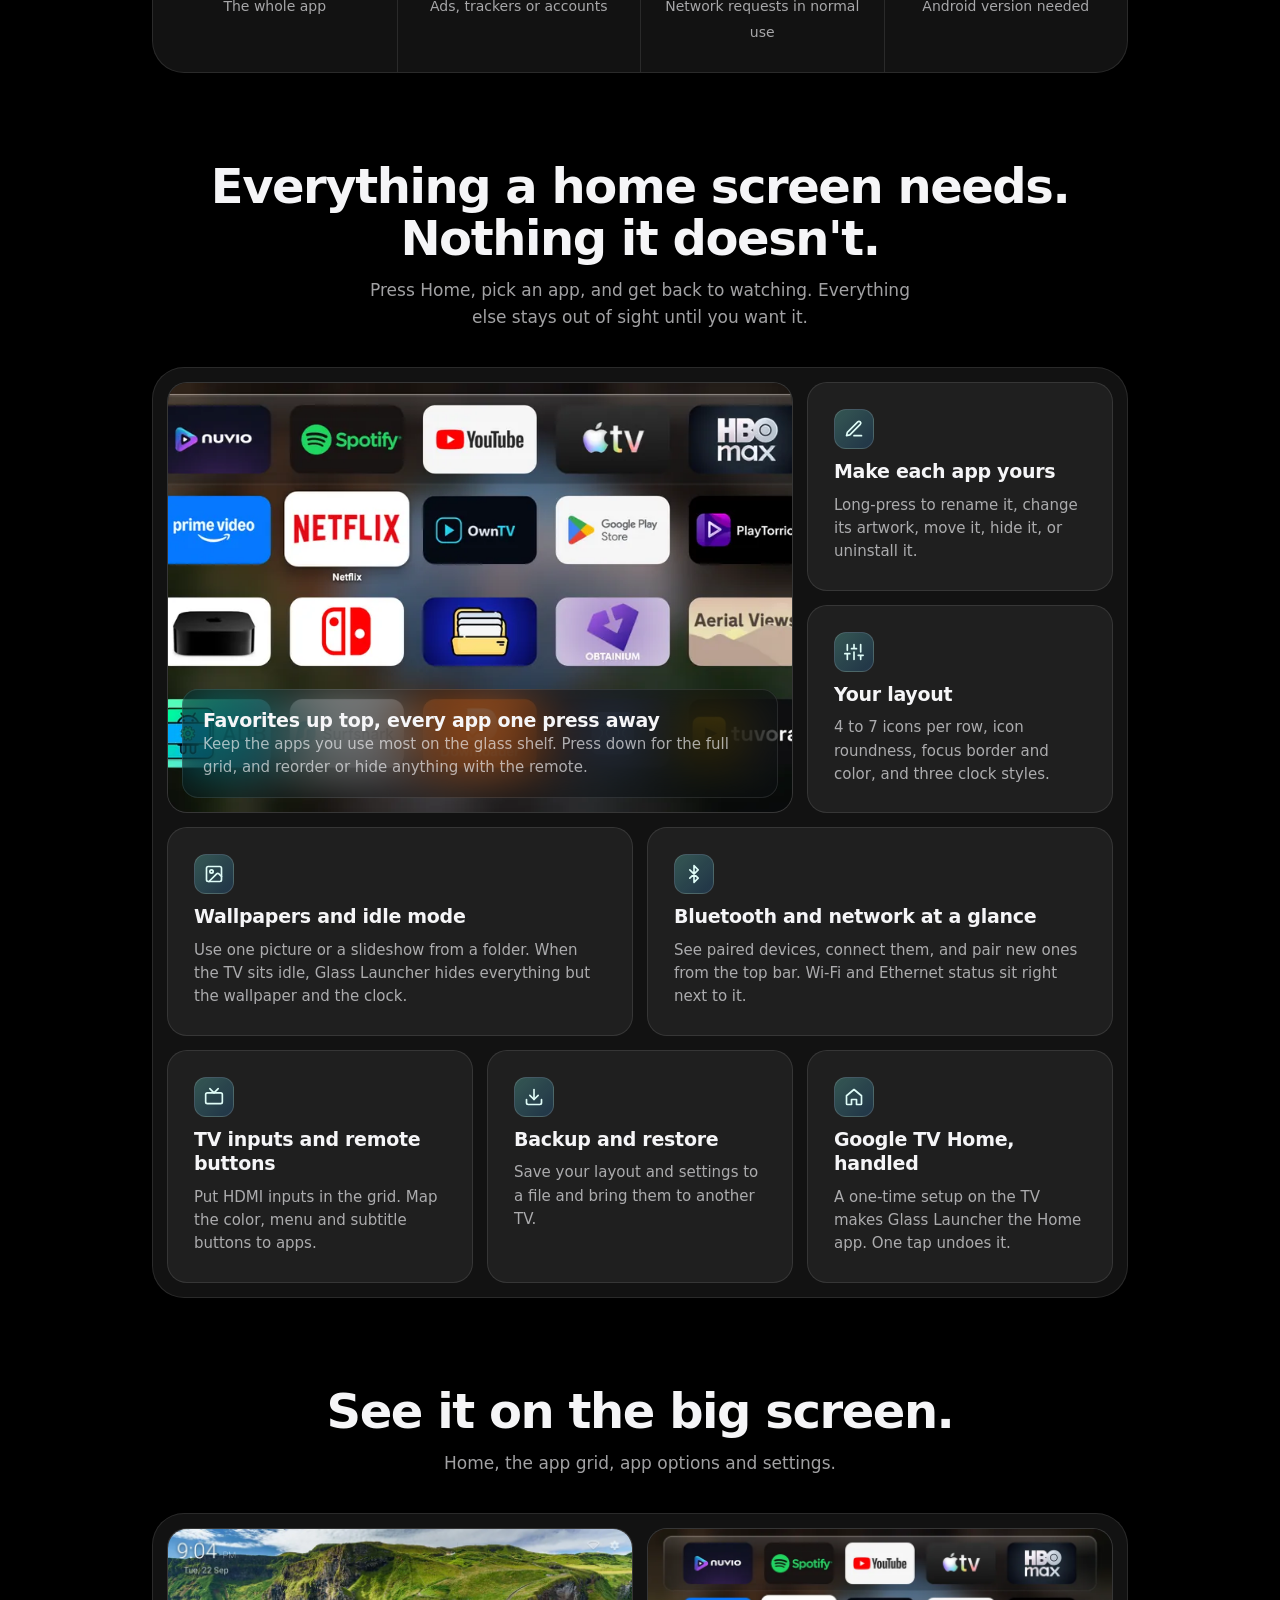
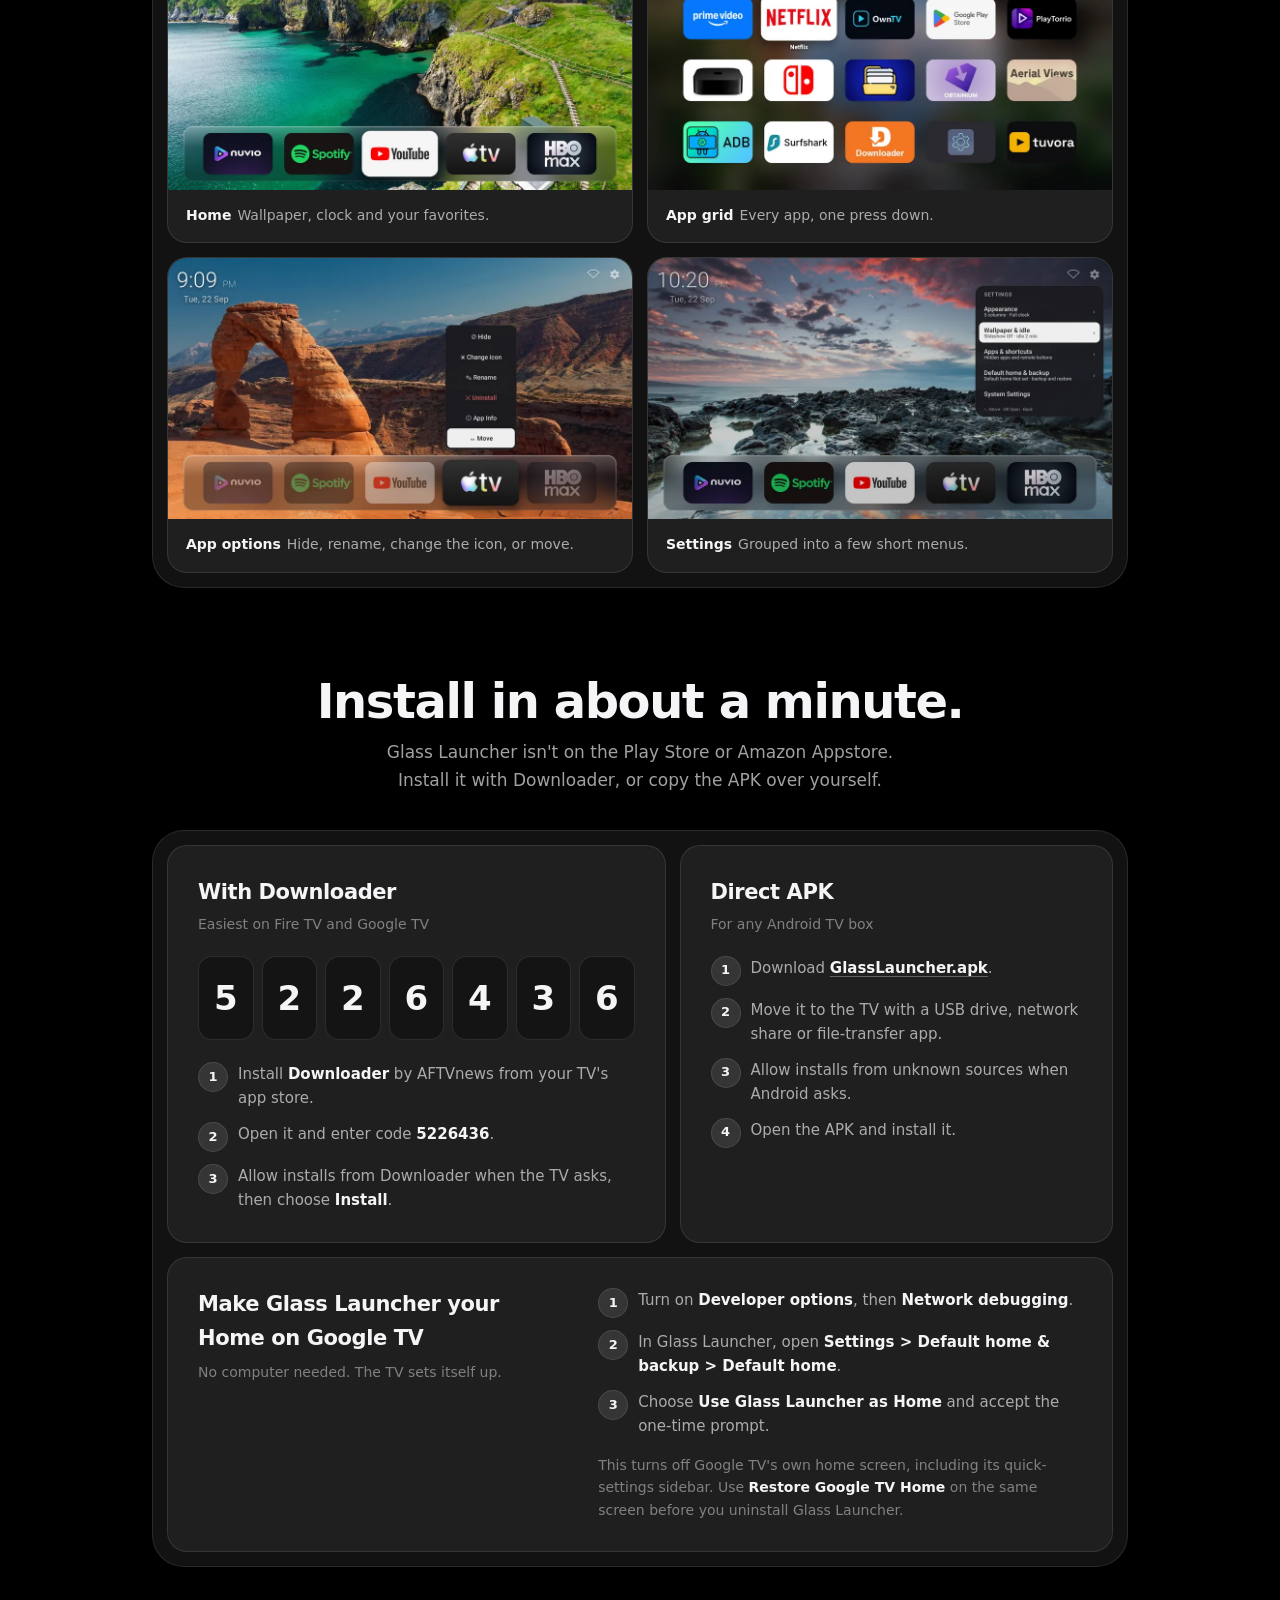
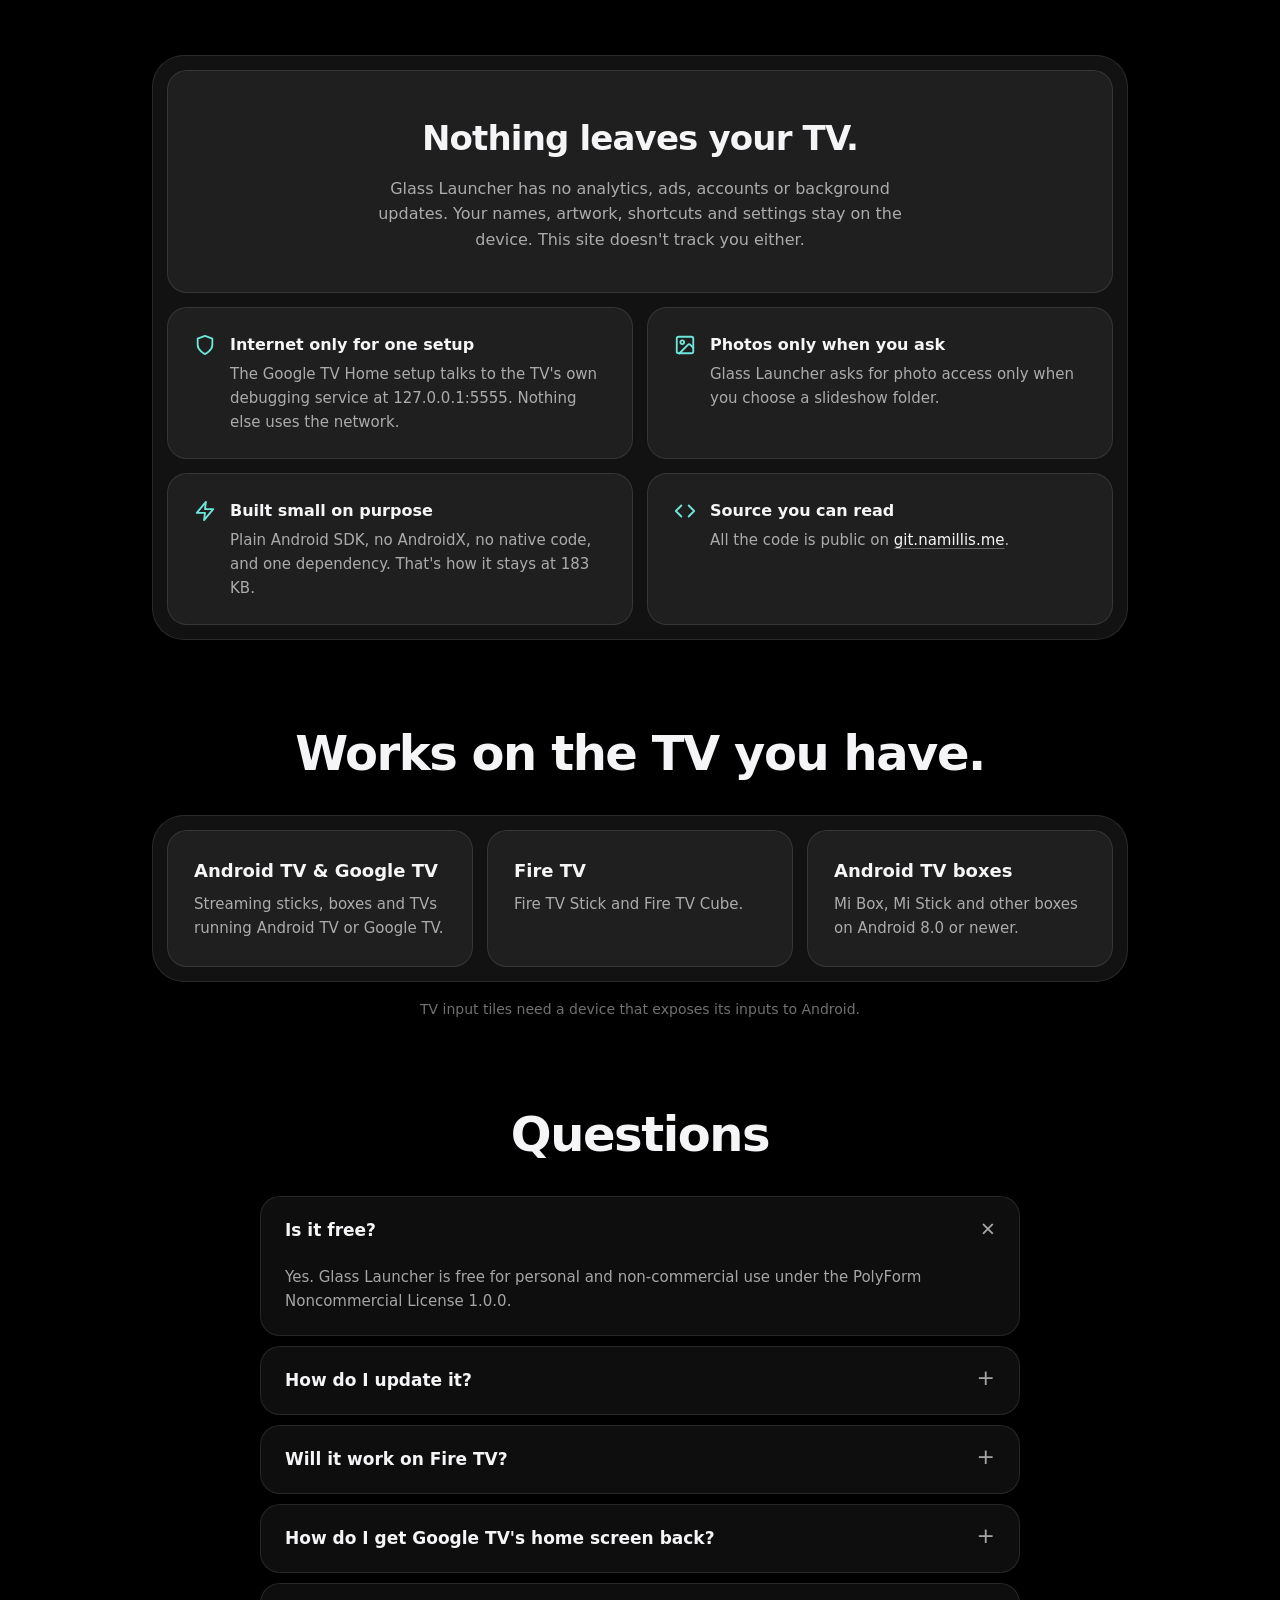
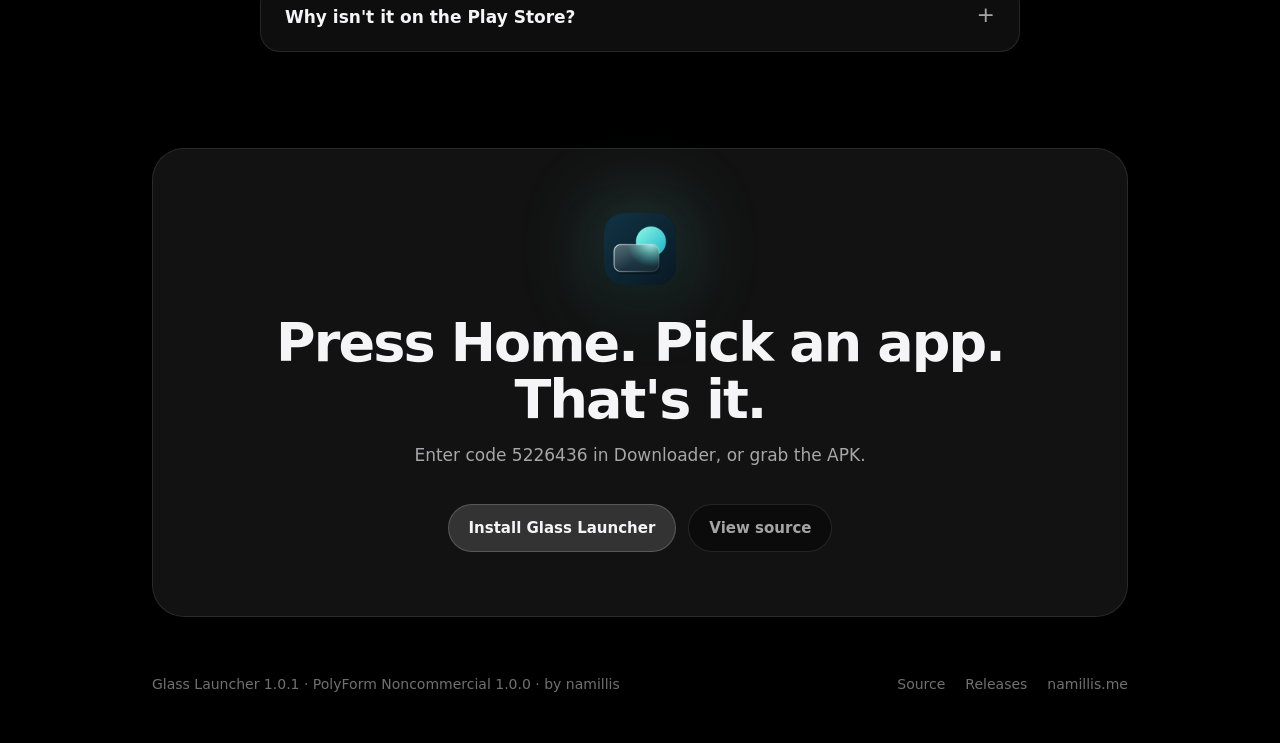
==== commit ce2ebbb4: "feat: Use the full Glass Launcher name The app label, debug label and TV banner now say Glass Launch" ====
--- a/site/index.html
+++ b/site/index.html
@@ -3,8 +3,8 @@
 <head>
 <meta charset="utf-8">
 <meta name="viewport" content="width=device-width, initial-scale=1">
-<title>Glass — a quiet home screen for your TV</title>
-<meta name="description" content="Glass is a free, tiny home screen for Android TV, Google TV and Fire TV. Your wallpaper, a clock and the apps you pick. No ads, no recommendations, no tracking.">
+<title>Glass Launcher — a quiet home screen for your TV</title>
+<meta name="description" content="Glass Launcher is a free, tiny home screen for Android TV, Google TV and Fire TV. Your wallpaper, a clock and the apps you pick. No ads, no recommendations, no tracking.">
 <meta name="theme-color" content="#000000">
 <link rel="canonical" href="https://glass.namillis.me/">
 <link rel="icon" href="assets/favicon.svg" type="image/svg+xml">
@@ -13,7 +13,7 @@
 <link rel="preload" href="assets/inter-latin.woff2" as="font" type="font/woff2" crossorigin>
 <meta property="og:type" content="website">
 <meta property="og:site_name" content="Glass Launcher">
-<meta property="og:title" content="Glass — a quiet home screen for your TV">
+<meta property="og:title" content="Glass Launcher — a quiet home screen for your TV">
 <meta property="og:description" content="Your wallpaper, a clock and the apps you pick. No ads, no tracking. Downloader code 5226436.">
 <meta property="og:url" content="https://glass.namillis.me/">
 <meta property="og:image" content="https://glass.namillis.me/assets/og.png">
@@ -34,7 +34,7 @@
 <div class="wrap">
   <nav class="nav" aria-label="Main">
     <div class="bar platter">
-      <a class="brand" href="#top"><img src="assets/icon-96.png" alt="" width="28" height="28">Glass</a>
+      <a class="brand" href="#top"><img src="assets/icon-96.png" alt="" width="28" height="28">Glass Launcher</a>
       <ul class="links">
         <li><a href="#features">Features</a></li>
         <li><a href="#screens">Screens</a></li>
@@ -42,26 +42,26 @@
         <li><a href="#privacy">Privacy</a></li>
         <li><a href="#faq">FAQ</a></li>
       </ul>
-      <a class="btn btn-glass" href="#install">Get Glass</a>
+      <a class="btn btn-glass" href="#install">Download</a>
     </div>
   </nav>
 
   <main id="main">
     <header class="hero" id="top">
-      <img class="hero-icon" src="assets/icon-192.png" alt="Glass app icon" width="96" height="96">
+      <img class="hero-icon" src="assets/icon-192.png" alt="Glass Launcher app icon" width="96" height="96">
       <div><span class="eyebrow">For Android TV, Google TV and Fire TV</span></div>
       <h1>Your TV,<br><span class="soft">without the noise.</span></h1>
-      <p class="lede">Glass is a small home screen that shows your wallpaper, a clock, and the apps you pick. No ads, no recommendations, no tracking.</p>
+      <p class="lede">Glass Launcher is a small home screen that shows your wallpaper, a clock, and the apps you pick. No ads, no recommendations, no tracking.</p>
       <div class="cta">
         <a class="btn btn-glass" href="#install"><svg viewBox="0 0 24 24" fill="none" stroke="currentColor" stroke-width="2" stroke-linecap="round" stroke-linejoin="round" aria-hidden="true"><rect x="2" y="7" width="20" height="13" rx="2"/><path d="m17 2-5 5-5-5"/></svg>Downloader code <span class="num">5226436</span></a>
         <a class="btn btn-dark" href="https://git.namillis.me/namillis/GlassLauncherTV/releases/latest/download/GlassLauncher.apk"><svg viewBox="0 0 24 24" fill="none" stroke="currentColor" stroke-width="2" stroke-linecap="round" stroke-linejoin="round" aria-hidden="true"><path d="M12 3v12"/><path d="m7 10 5 5 5-5"/><path d="M5 21h14"/></svg>Download APK</a>
       </div>
-      <p class="meta">Free · Version 1.0.0 · 182 KB · Android 8.0 or newer</p>
+      <p class="meta">Free · Version 1.0.1 · 183 KB · Android 8.0 or newer</p>
       <div class="tv-glow">
         <div class="tv platter">
           <picture>
             <source type="image/webp" srcset="assets/home-960.webp 960w, assets/home-1600.webp 1600w" sizes="(max-width: 1024px) 100vw, 980px">
-            <img src="assets/home-1600.jpg" width="1600" height="900" fetchpriority="high" alt="Glass home screen: a clock over a coastal wallpaper, with five favorite apps on a glass shelf">
+            <img src="assets/home-1600.jpg" width="1600" height="900" fetchpriority="high" alt="Glass Launcher home screen: a clock over a coastal wallpaper, with five favorite apps on a glass shelf">
           </picture>
         </div>
       </div>
@@ -69,7 +69,7 @@
 
     <section aria-label="At a glance">
       <ul class="stats platter">
-        <li class="stat"><b>182 KB</b><span>The whole app</span></li>
+        <li class="stat"><b>183 KB</b><span>The whole app</span></li>
         <li class="stat"><b>0</b><span>Ads, trackers or accounts</span></li>
         <li class="stat"><b>0</b><span>Network requests in normal use</span></li>
         <li class="stat"><b>8.0+</b><span>Android version needed</span></li>
@@ -88,11 +88,11 @@
         </div>
         <div class="tile card s2"><div class="ic"><svg viewBox="0 0 24 24" fill="none" stroke-width="2" stroke-linecap="round" stroke-linejoin="round" aria-hidden="true"><path d="M12 20h9"/><path d="M16.5 3.5a2.1 2.1 0 0 1 3 3L7 19l-4 1 1-4Z"/></svg></div><h3>Make each app yours</h3><p>Long-press to rename it, change its artwork, move it, hide it, or uninstall it.</p></div>
         <div class="tile card s2"><div class="ic"><svg viewBox="0 0 24 24" fill="none" stroke-width="2" stroke-linecap="round" stroke-linejoin="round" aria-hidden="true"><path d="M4 21v-7M4 10V3M12 21v-9M12 8V3M20 21v-5M20 12V3M1 14h6M9 8h6M17 16h6"/></svg></div><h3>Your layout</h3><p>4 to 7 icons per row, icon roundness, focus border and color, and three clock styles.</p></div>
-        <div class="tile card s3"><div class="ic"><svg viewBox="0 0 24 24" fill="none" stroke-width="2" stroke-linecap="round" stroke-linejoin="round" aria-hidden="true"><rect x="3" y="3" width="18" height="18" rx="2"/><circle cx="9" cy="9" r="2"/><path d="m21 15-3.1-3.1a2 2 0 0 0-2.8 0L6 21"/></svg></div><h3>Wallpapers and idle mode</h3><p>Use one picture or a slideshow from a folder. When the TV sits idle, Glass hides everything but the wallpaper and the clock.</p></div>
+        <div class="tile card s3"><div class="ic"><svg viewBox="0 0 24 24" fill="none" stroke-width="2" stroke-linecap="round" stroke-linejoin="round" aria-hidden="true"><rect x="3" y="3" width="18" height="18" rx="2"/><circle cx="9" cy="9" r="2"/><path d="m21 15-3.1-3.1a2 2 0 0 0-2.8 0L6 21"/></svg></div><h3>Wallpapers and idle mode</h3><p>Use one picture or a slideshow from a folder. When the TV sits idle, Glass Launcher hides everything but the wallpaper and the clock.</p></div>
         <div class="tile card s3"><div class="ic"><svg viewBox="0 0 24 24" fill="none" stroke-width="2" stroke-linecap="round" stroke-linejoin="round" aria-hidden="true"><path d="m7 7 10 10-5 5V2l5 5L7 17"/></svg></div><h3>Bluetooth and network at a glance</h3><p>See paired devices, connect them, and pair new ones from the top bar. Wi-Fi and Ethernet status sit right next to it.</p></div>
         <div class="tile card s2"><div class="ic"><svg viewBox="0 0 24 24" fill="none" stroke-width="2" stroke-linecap="round" stroke-linejoin="round" aria-hidden="true"><rect x="2" y="7" width="20" height="13" rx="2"/><path d="m17 2-5 5-5-5"/></svg></div><h3>TV inputs and remote buttons</h3><p>Put HDMI inputs in the grid. Map the color, menu and subtitle buttons to apps.</p></div>
         <div class="tile card s2"><div class="ic"><svg viewBox="0 0 24 24" fill="none" stroke-width="2" stroke-linecap="round" stroke-linejoin="round" aria-hidden="true"><path d="M21 15v4a2 2 0 0 1-2 2H5a2 2 0 0 1-2-2v-4"/><path d="m7 10 5 5 5-5"/><path d="M12 15V3"/></svg></div><h3>Backup and restore</h3><p>Save your layout and settings to a file and bring them to another TV.</p></div>
-        <div class="tile card s2"><div class="ic"><svg viewBox="0 0 24 24" fill="none" stroke-width="2" stroke-linecap="round" stroke-linejoin="round" aria-hidden="true"><path d="M3 10.5 12 3l9 7.5V20a1 1 0 0 1-1 1h-5v-6H9v6H4a1 1 0 0 1-1-1Z"/></svg></div><h3>Google TV Home, handled</h3><p>A one-time setup on the TV makes Glass the Home app. One tap undoes it.</p></div>
+        <div class="tile card s2"><div class="ic"><svg viewBox="0 0 24 24" fill="none" stroke-width="2" stroke-linecap="round" stroke-linejoin="round" aria-hidden="true"><path d="M3 10.5 12 3l9 7.5V20a1 1 0 0 1-1 1h-5v-6H9v6H4a1 1 0 0 1-1-1Z"/></svg></div><h3>Google TV Home, handled</h3><p>A one-time setup on the TV makes Glass Launcher the Home app. One tap undoes it.</p></div>
       </div>
     </section>
 
@@ -107,7 +107,7 @@
     </section>
 
     <section id="install" aria-labelledby="install-h">
-      <div class="sec-head"><h2 id="install-h">Install in about a minute.</h2><p>Glass isn't on the Play Store or Amazon Appstore. Install it with Downloader, or copy the APK over yourself.</p></div>
+      <div class="sec-head"><h2 id="install-h">Install in about a minute.</h2><p>Glass Launcher isn't on the Play Store or Amazon Appstore. Install it with Downloader, or copy the APK over yourself.</p></div>
       <div class="install platter">
         <div class="step-card card">
           <h3>With Downloader</h3><p class="sub">Easiest on Fire TV and Google TV</p>
@@ -128,14 +128,14 @@
           </ol>
         </div>
         <div class="step-card card gtv">
-          <div><h3>Make Glass your Home on Google TV</h3><p class="sub" style="margin-top:6px">No computer needed. The TV sets itself up.</p></div>
+          <div><h3>Make Glass Launcher your Home on Google TV</h3><p class="sub" style="margin-top:6px">No computer needed. The TV sets itself up.</p></div>
           <div>
             <ol class="steps">
               <li><span>Turn on <b>Developer options</b>, then <b>Network debugging</b>.</span></li>
-              <li><span>In Glass, open <b>Settings &gt; Default home &amp; backup &gt; Default home</b>.</span></li>
+              <li><span>In Glass Launcher, open <b>Settings &gt; Default home &amp; backup &gt; Default home</b>.</span></li>
               <li><span>Choose <b>Use Glass Launcher as Home</b> and accept the one-time prompt.</span></li>
             </ol>
-            <p class="fine">This turns off Google TV's own home screen, including its quick-settings sidebar. Use <b>Restore Google TV Home</b> on the same screen before you uninstall Glass.</p>
+            <p class="fine">This turns off Google TV's own home screen, including its quick-settings sidebar. Use <b>Restore Google TV Home</b> on the same screen before you uninstall Glass Launcher.</p>
           </div>
         </div>
       </div>
@@ -143,10 +143,10 @@
 
     <section id="privacy" aria-labelledby="privacy-h">
       <div class="privacy platter">
-        <div class="lead card"><h2 id="privacy-h">Nothing leaves your TV.</h2><p>Glass has no analytics, ads, accounts or background updates. Your names, artwork, shortcuts and settings stay on the device. This site doesn't track you either.</p></div>
+        <div class="lead card"><h2 id="privacy-h">Nothing leaves your TV.</h2><p>Glass Launcher has no analytics, ads, accounts or background updates. Your names, artwork, shortcuts and settings stay on the device. This site doesn't track you either.</p></div>
         <div class="priv card"><svg viewBox="0 0 24 24" fill="none" stroke-width="2" stroke-linecap="round" stroke-linejoin="round" aria-hidden="true"><path d="M12 22s8-4 8-10V5l-8-3-8 3v7c0 6 8 10 8 10Z"/></svg><div><h3>Internet only for one setup</h3><p>The Google TV Home setup talks to the TV's own debugging service at 127.0.0.1:5555. Nothing else uses the network.</p></div></div>
-        <div class="priv card"><svg viewBox="0 0 24 24" fill="none" stroke-width="2" stroke-linecap="round" stroke-linejoin="round" aria-hidden="true"><rect x="3" y="3" width="18" height="18" rx="2"/><circle cx="9" cy="9" r="2"/><path d="m21 15-3.1-3.1a2 2 0 0 0-2.8 0L6 21"/></svg><div><h3>Photos only when you ask</h3><p>Glass asks for photo access only when you choose a slideshow folder.</p></div></div>
-        <div class="priv card"><svg viewBox="0 0 24 24" fill="none" stroke-width="2" stroke-linecap="round" stroke-linejoin="round" aria-hidden="true"><path d="M13 2 3 14h9l-1 8 10-12h-9l1-8Z"/></svg><div><h3>Built small on purpose</h3><p>Plain Android SDK, no AndroidX, no native code, and one dependency. That's how it stays at 182 KB.</p></div></div>
+        <div class="priv card"><svg viewBox="0 0 24 24" fill="none" stroke-width="2" stroke-linecap="round" stroke-linejoin="round" aria-hidden="true"><rect x="3" y="3" width="18" height="18" rx="2"/><circle cx="9" cy="9" r="2"/><path d="m21 15-3.1-3.1a2 2 0 0 0-2.8 0L6 21"/></svg><div><h3>Photos only when you ask</h3><p>Glass Launcher asks for photo access only when you choose a slideshow folder.</p></div></div>
+        <div class="priv card"><svg viewBox="0 0 24 24" fill="none" stroke-width="2" stroke-linecap="round" stroke-linejoin="round" aria-hidden="true"><path d="M13 2 3 14h9l-1 8 10-12h-9l1-8Z"/></svg><div><h3>Built small on purpose</h3><p>Plain Android SDK, no AndroidX, no native code, and one dependency. That's how it stays at 183 KB.</p></div></div>
         <div class="priv card"><svg viewBox="0 0 24 24" fill="none" stroke-width="2" stroke-linecap="round" stroke-linejoin="round" aria-hidden="true"><path d="m16 18 6-6-6-6"/><path d="m8 6-6 6 6 6"/></svg><div><h3>Source you can read</h3><p>All the code is public on <a href="https://git.namillis.me/namillis/GlassLauncherTV">git.namillis.me</a>.</p></div></div>
       </div>
     </section>
@@ -164,12 +164,12 @@
     <section id="faq" aria-labelledby="faq-h">
       <div class="sec-head"><h2 id="faq-h">Questions</h2></div>
       <div class="faq">
-        <details class="card" open><summary>Is it free?</summary><p>Yes. Glass is free for personal and non-commercial use under the PolyForm Noncommercial License 1.0.0.</p></details>
-        <details class="card"><summary>How do I update it?</summary><p>Enter the same Downloader code again. New versions install over the old one and keep your settings. Glass has no background update service, so it never updates on its own.</p></details>
+        <details class="card" open><summary>Is it free?</summary><p>Yes. Glass Launcher is free for personal and non-commercial use under the PolyForm Noncommercial License 1.0.0.</p></details>
+        <details class="card"><summary>How do I update it?</summary><p>Enter the same Downloader code again. New versions install over the old one and keep your settings. Glass Launcher has no background update service, so it never updates on its own.</p></details>
         <details class="card"><summary>Will it work on Fire TV?</summary><p>Yes, on Fire TV Stick and Cube. The built-in Home setup is for Google TV. Other devices use their own way of choosing a launcher.</p></details>
-        <details class="card"><summary>How do I get Google TV's home screen back?</summary><p>Open Settings &gt; Default home &amp; backup in Glass and choose Restore Google TV Home. If Glass is already gone, connect with ADB and run:</p><pre>adb shell pm enable --user 0 com.google.android.apps.tv.launcherx
+        <details class="card"><summary>How do I get Google TV's home screen back?</summary><p>Open Settings &gt; Default home &amp; backup in Glass Launcher and choose Restore Google TV Home. If Glass Launcher is already gone, connect with ADB and run:</p><pre>adb shell pm enable --user 0 com.google.android.apps.tv.launcherx
 adb shell pm enable --user 0 com.google.android.tungsten.setupwraith</pre></details>
-        <details class="card"><summary>Why isn't it on the Play Store?</summary><p>Glass is sideload-only. Downloader code 5226436 always points at the latest release.</p></details>
+        <details class="card"><summary>Why isn't it on the Play Store?</summary><p>Glass Launcher is sideload-only. Downloader code 5226436 always points at the latest release.</p></details>
       </div>
     </section>
 
@@ -177,12 +177,12 @@
       <img class="hero-icon" src="assets/icon-192.png" alt="" width="72" height="72" loading="lazy">
       <h2>Press Home. Pick an app.<br>That's it.</h2>
       <p>Enter code 5226436 in Downloader, or grab the APK.</p>
-      <div class="cta"><a class="btn btn-glass" href="#install">Install Glass</a><a class="btn btn-dark" href="https://git.namillis.me/namillis/GlassLauncherTV">View source</a></div>
+      <div class="cta"><a class="btn btn-glass" href="#install">Install Glass Launcher</a><a class="btn btn-dark" href="https://git.namillis.me/namillis/GlassLauncherTV">View source</a></div>
     </div>
   </main>
 
   <footer class="foot">
-    <span>Glass Launcher 1.0.0 · PolyForm Noncommercial 1.0.0 · by namillis</span>
+    <span>Glass Launcher 1.0.1 · PolyForm Noncommercial 1.0.0 · by namillis</span>
     <ul>
       <li><a href="https://git.namillis.me/namillis/GlassLauncherTV">Source</a></li>
       <li><a href="https://git.namillis.me/namillis/GlassLauncherTV/releases">Releases</a></li>
--- a/site/assets/site.css
+++ b/site/assets/site.css
@@ -51,7 +51,7 @@
 
 .nav { position: sticky; top: 16px; z-index: 10; margin-top: 16px; }
 .nav .bar { display: flex; align-items: center; gap: 28px; padding: 10px 10px 10px 18px; border-radius: 999px; }
-.brand { display: flex; align-items: center; gap: 10px; font-weight: 600; letter-spacing: -.01em; }
+.brand { display: flex; align-items: center; gap: 10px; font-weight: 600; letter-spacing: -.01em; white-space: nowrap; }
 .brand img { width: 28px; height: 28px; border-radius: 8px; }
 .nav .links { display: flex; gap: 22px; margin-left: auto; font-size: 14px; color: var(--dim); list-style: none; padding: 0; }
 .nav .links a:hover { color: var(--fg); }
